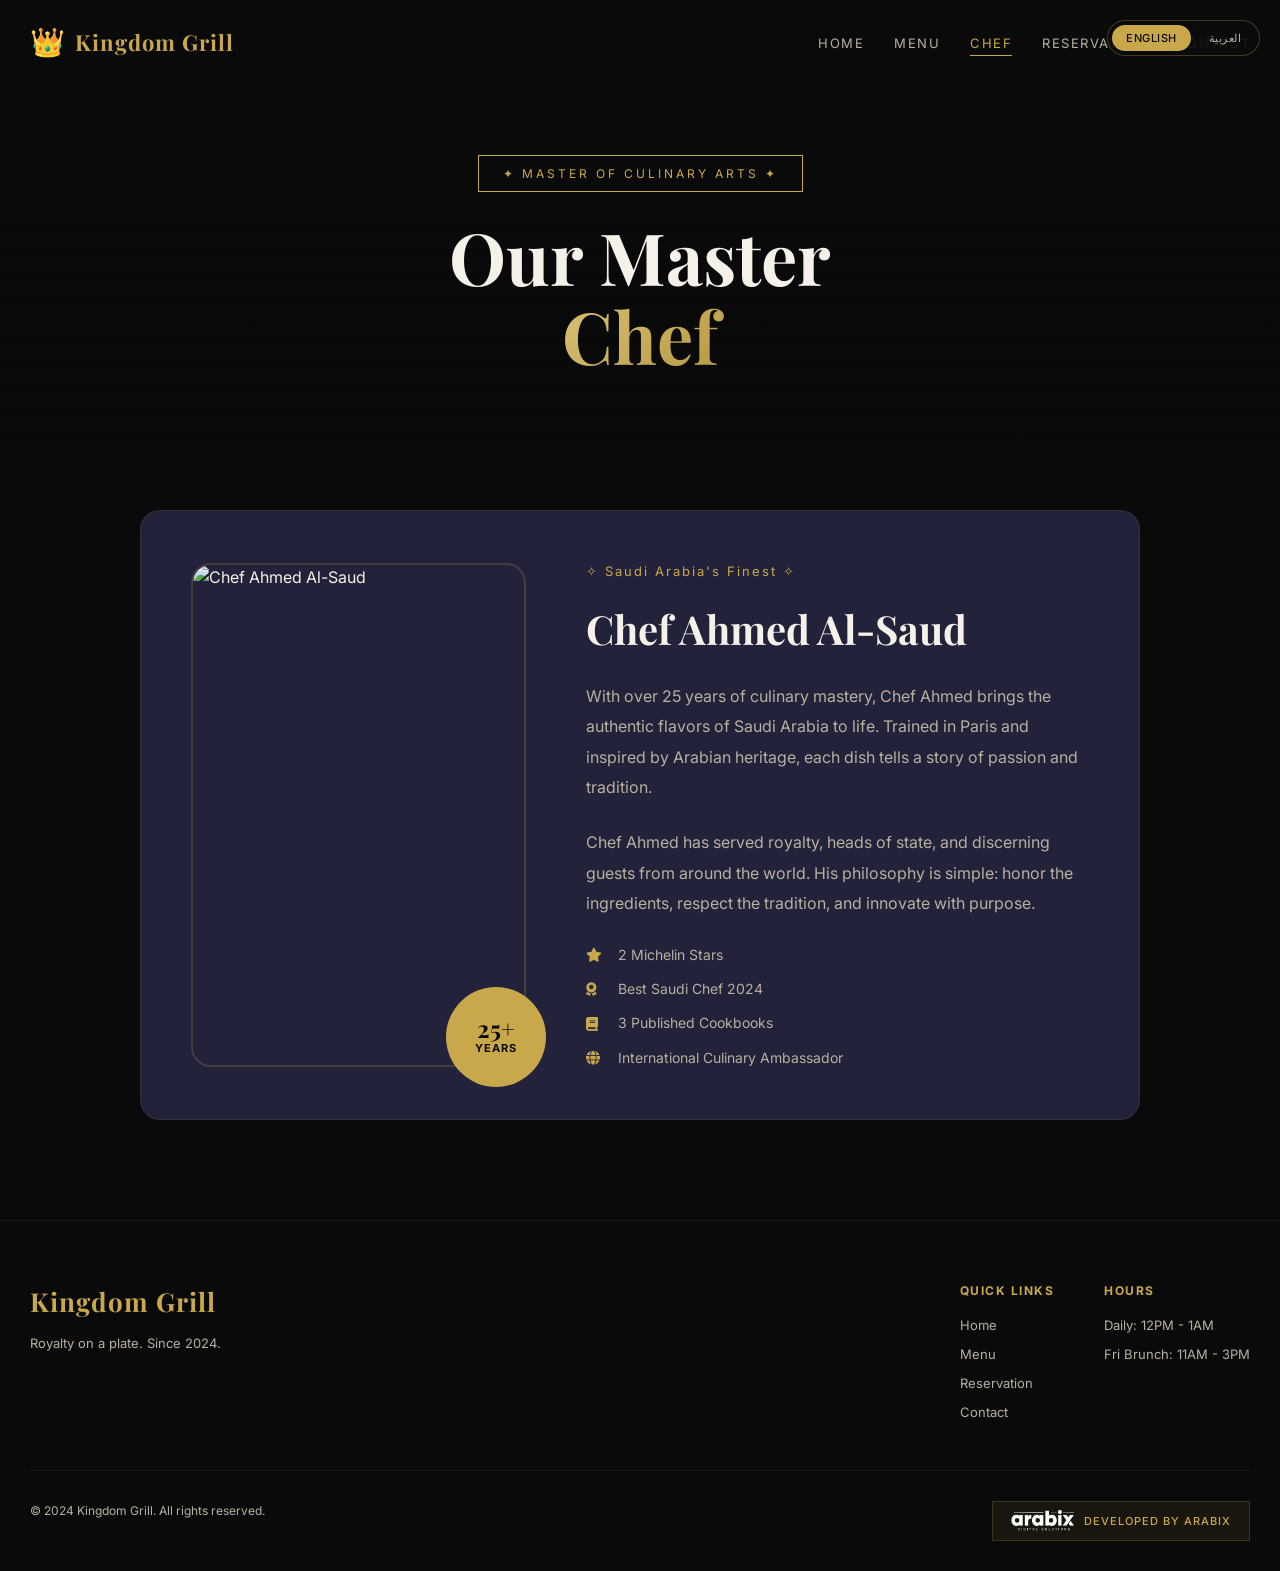
==== pages/chef.html @ 31905243 "🏗️ Multi-page restructure + Arabix credit footer - Split into separate pages: Home, Menu, Chef, Rese" ====
<!DOCTYPE html>
<html lang="en" dir="ltr">
<head>
  <meta charset="UTF-8">
  <meta name="viewport" content="width=device-width, initial-scale=1.0">
  <title>الشيف | Chef — Kingdom Grill</title>
  <link rel="stylesheet" href="../css/style.css">
  <link rel="preconnect" href="https://fonts.googleapis.com">
  <link href="https://fonts.googleapis.com/css2?family=Noto+Naskh+Arabic:wght@400;700&family=Playfair+Display:wght@400;600;700&family=Inter:wght@300;400;500;600&display=swap" rel="stylesheet">
  <link rel="stylesheet" href="https://cdnjs.cloudflare.com/ajax/libs/font-awesome/6.5.0/css/all.min.css">
</head>
<body>

  <div id="header-placeholder"></div>

  <!-- Page Hero -->
  <section class="page-hero">
    <div class="page-hero-bg chef-bg"></div>
    <div class="page-hero-content">
      <span class="page-badge" data-en="✦ Master of Culinary Arts ✦" data-ar="✦ فنان الطهي ✦">✦ Master of Culinary Arts ✦</span>
      <h1 class="page-title" data-en="Our Master" data-ar="طاهينا">Our Master</h1>
      <h1 class="page-title accent" data-en="Chef" data-ar="الشيف">Chef</h1>
    </div>
  </section>

  <!-- Chef Section -->
  <section class="page-section chef-page">
    <div class="chef-container">
      <div class="chef-card chef-card-full">
        <div class="chef-image">
          <div class="chef-frame chef-frame-lg">
            <img src="https://images.unsplash.com/photo-1577219491135-ce391730fb2c?w=600" alt="Chef Ahmed Al-Saud">
          </div>
          <div class="chef-experience">
            <span class="exp-number">25+</span>
            <span data-en="Years" data-ar="عامًا">Years</span>
          </div>
        </div>
        <div class="chef-info">
          <div class="chef-tagline" data-en="✧ Saudi Arabia's Finest ✧" data-ar="✧ أفضل طهاة المملكة ✧">✧ Saudi Arabia's Finest ✧</div>
          <h2 class="chef-name">Chef Ahmed Al-Saud</h2>
          <p class="chef-desc" data-en="With over 25 years of culinary mastery, Chef Ahmed brings the authentic flavors of Saudi Arabia to life. Trained in Paris and inspired by Arabian heritage, each dish tells a story of passion and tradition.">
            With over 25 years of culinary mastery, Chef Ahmed brings the authentic flavors of Saudi Arabia to life. Trained in Paris and inspired by Arabian heritage, each dish tells a story of passion and tradition.
          </p>
          <p class="chef-desc" data-en="Chef Ahmed has served royalty, heads of state, and discerning guests from around the world. His philosophy is simple: honor the ingredients, respect the tradition, and innovate with purpose.">
            Chef Ahmed has served royalty, heads of state, and discerning guests from around the world. His philosophy is simple: honor the ingredients, respect the tradition, and innovate with purpose.
          </p>
          <div class="chef-achievements">
            <div class="achievement"><i class="fas fa-star"></i><span data-en="2 Michelin Stars" data-ar="نجمتا ميشلان">2 Michelin Stars</span></div>
            <div class="achievement"><i class="fas fa-award"></i><span data-en="Best Saudi Chef 2024" data-ar="أفضل شيف سعودي 2024">Best Saudi Chef 2024</span></div>
            <div class="achievement"><i class="fas fa-book"></i><span data-en="3 Published Cookbooks" data-ar="3 كتب طبخ منشورة">3 Published Cookbooks</span></div>
            <div class="achievement"><i class="fas fa-globe"></i><span data-en="International Culinary Ambassador" data-ar="سفير الطهي الدولي">International Culinary Ambassador</span></div>
          </div>
        </div>
      </div>
    </div>
  </section>

  <div id="footer-placeholder"></div>

  <script src="../js/components.js"></script>
  <script>
    document.addEventListener('DOMContentLoaded', () => {
      initSharedComponents('chef');
    });
  </script>
</body>
</html>
---- css/style.css ----
/* =====================================================
   RESTAURANT WEBSITE — KINGDOM GRILL | مشاوي المملكة
   Professional | Creative | Saudi Heritage
   ===================================================== */

/* --- CSS Variables --- */
:root {
  --gold: #C9A84C;
  --gold-light: #E8D48B;
  --gold-dark: #A8872E;
  --cream: #FFF8E7;
  --cream-dark: #F5EDD6;
  --black: #0A0A0A;
  --dark: #1A1A2E;
  --dark-card: #22223A;
  --text-light: #F5F0E8;
  --text-muted: #B8B0A0;
  --red-saudi: #CE1126;
  --green-saudi: #006C35;
  --shadow: rgba(0,0,0,0.3);
  --shadow-gold: rgba(201,168,76,0.2);
  --transition: all 0.4s cubic-bezier(0.165, 0.84, 0.44, 1);
  --font-arabic: 'Noto Naskh Arabic', serif;
  --font-display: 'Playfair Display', serif;
  --font-body: 'Inter', -apple-system, sans-serif;
}

/* --- Reset --- */
*, *::before, *::after {
  margin: 0;
  padding: 0;
  box-sizing: border-box;
}

html {
  scroll-behavior: smooth;
  overflow-x: hidden;
}

body {
  font-family: var(--font-body);
  background: var(--black);
  color: var(--text-light);
  overflow-x: hidden;
  line-height: 1.6;
}

a { text-decoration: none; color: inherit; }
ul { list-style: none; }
img { max-width: 100%; height: auto; display: block; }
button { cursor: pointer; border: none; background: none; font-family: inherit; }
input, textarea, select { font-family: inherit; }

/* --- RTL Support for Arabic --- */
body[dir="rtl"] {
  text-align: right;
}
body[dir="rtl"] .nav-menu { direction: rtl; }
body[dir="rtl"] .hero-content { direction: rtl; }
body[dir="rtl"] .menu-grid { direction: rtl; }
body[dir="rtl"] .footer-content { direction: rtl; }

/* --- Language Toggle --- */
.lang-toggle {
  position: fixed;
  top: 20px;
  right: 20px;
  z-index: 10000;
  display: flex;
  gap: 4px;
  background: rgba(10,10,10,0.8);
  backdrop-filter: blur(20px);
  border: 1px solid rgba(201,168,76,0.3);
  border-radius: 50px;
  padding: 4px;
}

.lang-btn {
  padding: 6px 14px;
  border-radius: 50px;
  font-size: 11px;
  font-weight: 500;
  color: var(--text-muted);
  transition: var(--transition);
  text-transform: uppercase;
  letter-spacing: 0.5px;
}

.lang-btn.active {
  background: var(--gold);
  color: var(--black);
}

.lang-btn:hover {
  color: var(--gold-light);
}

/* --- Navbar --- */
.navbar {
  position: fixed;
  top: 0;
  left: 0;
  right: 0;
  z-index: 9999;
  padding: 20px 0;
  transition: var(--transition);
  background: transparent;
}

.navbar.scrolled {
  background: rgba(10,10,10,0.95);
  backdrop-filter: blur(20px);
  padding: 12px 0;
  border-bottom: 1px solid rgba(201,168,76,0.1);
}

.nav-container {
  max-width: 1300px;
  margin: 0 auto;
  padding: 0 30px;
  display: flex;
  align-items: center;
  justify-content: space-between;
}

.logo {
  display: flex;
  align-items: center;
  gap: 10px;
}

.logo-icon {
  font-size: 28px;
  animation: float 3s ease-in-out infinite;
}

@keyframes float {
  0%, 100% { transform: translateY(0); }
  50% { transform: translateY(-5px); }
}

.logo-text {
  font-family: var(--font-display);
  font-size: 22px;
  font-weight: 700;
  color: var(--gold);
  letter-spacing: 1px;
}

.nav-menu {
  display: flex;
  gap: 30px;
}

.nav-menu a {
  font-size: 13px;
  font-weight: 400;
  color: var(--text-muted);
  text-transform: uppercase;
  letter-spacing: 1.5px;
  transition: var(--transition);
  position: relative;
  padding: 5px 0;
}

.nav-menu a::after {
  content: '';
  position: absolute;
  bottom: 0;
  left: 0;
  width: 0;
  height: 1px;
  background: var(--gold);
  transition: var(--transition);
}

.nav-menu a:hover,
.nav-menu a.active {
  color: var(--gold);
}
.nav-menu a:hover::after,
.nav-menu a.active::after {
  width: 100%;
}

.nav-toggle {
  display: none;
  flex-direction: column;
  gap: 5px;
  cursor: pointer;
}

.nav-toggle span {
  display: block;
  width: 25px;
  height: 2px;
  background: var(--text-light);
  transition: var(--transition);
}

/* --- Hero Section --- */
.hero {
  position: relative;
  min-height: 100vh;
  display: flex;
  align-items: center;
  justify-content: center;
  overflow: hidden;
}

#three-container {
  position: absolute;
  top: 0; left: 0;
  width: 100%;
  height: 100%;
  z-index: 1;
}

.hero-overlay {
  position: absolute;
  top: 0; left: 0;
  width: 100%;
  height: 100%;
  z-index: 2;
  background: linear-gradient(
    135deg,
    rgba(10,10,10,0.85) 0%,
    rgba(10,10,10,0.5) 40%,
    rgba(10,10,10,0.85) 100%
  );
}

.hero-particles {
  position: absolute;
  top: 0; left: 0;
  width: 100%;
  height: 100%;
  z-index: 3;
  pointer-events: none;
  overflow: hidden;
}

.particle {
  position: absolute;
  width: 4px;
  height: 4px;
  background: var(--gold);
  border-radius: 50%;
  opacity: 0;
  animation: particleFloat 6s infinite;
}

@keyframes particleFloat {
  0% { transform: translateY(100vh) rotate(0deg); opacity: 0; }
  20% { opacity: 0.6; }
  80% { opacity: 0.6; }
  100% { transform: translateY(-10vh) rotate(720deg); opacity: 0; }
}

.hero-content {
  position: relative;
  z-index: 4;
  text-align: center;
  max-width: 850px;
  padding: 0 30px;
}

.hero-badge {
  display: inline-block;
  padding: 8px 24px;
  border: 1px solid var(--gold);
  color: var(--gold);
  font-size: 12px;
  letter-spacing: 3px;
  text-transform: uppercase;
  margin-bottom: 30px;
  animation: fadeInUp 1s ease;
}

.hero-title {
  font-family: var(--font-display);
  font-size: clamp(3rem, 8vw, 6rem);
  font-weight: 700;
  line-height: 1.1;
  color: var(--text-light);
  margin-bottom: 20px;
  animation: fadeInUp 1s ease 0.2s both;
}

.hero-title::before {
  content: '';
  display: block;
  width: 60px;
  height: 2px;
  background: var(--gold);
  margin: 0 auto 25px;
}

.hero-subtitle {
  font-size: clamp(1rem, 2vw, 1.2rem);
  color: var(--text-muted);
  line-height: 1.8;
  margin-bottom: 40px;
  max-width: 600px;
  margin-left: auto;
  margin-right: auto;
  animation: fadeInUp 1s ease 0.4s both;
}

.hero-actions {
  display: flex;
  gap: 20px;
  justify-content: center;
  flex-wrap: wrap;
  animation: fadeInUp 1s ease 0.6s both;
}

/* --- Buttons --- */
.btn-primary, .btn-secondary {
  display: inline-flex;
  align-items: center;
  gap: 10px;
  padding: 16px 36px;
  font-size: 13px;
  font-weight: 500;
  text-transform: uppercase;
  letter-spacing: 1.5px;
  transition: var(--transition);
  position: relative;
  overflow: hidden;
}

.btn-primary {
  background: var(--gold);
  color: var(--black);
}

.btn-primary:hover {
  background: var(--gold-dark);
  transform: translateY(-2px);
  box-shadow: 0 10px 30px rgba(201,168,76,0.3);
}

.btn-secondary {
  border: 1px solid var(--gold);
  color: var(--gold);
}

.btn-secondary:hover {
  background: var(--gold);
  color: var(--black);
  transform: translateY(-2px);
}

/* --- Hero Stats --- */
.hero-stats {
  display: flex;
  gap: 60px;
  justify-content: center;
  margin-top: 60px;
  animation: fadeInUp 1s ease 0.8s both;
}

.stat {
  text-align: center;
}

.stat-num {
  font-family: var(--font-display);
  font-size: 2.5rem;
  font-weight: 700;
  color: var(--gold);
}

.stat-plus {
  font-family: var(--font-display);
  font-size: 2rem;
  color: var(--gold);
}

.stat-label {
  display: block;
  font-size: 11px;
  color: var(--text-muted);
  text-transform: uppercase;
  letter-spacing: 1px;
  margin-top: 5px;
}

/* --- Scroll Indicator --- */
.scroll-indicator {
  position: absolute;
  bottom: 40px;
  left: 50%;
  transform: translateX(-50%);
  z-index: 4;
  text-align: center;
}

.scroll-indicator span {
  display: block;
  font-size: 10px;
  text-transform: uppercase;
  letter-spacing: 2px;
  color: var(--text-muted);
  margin-bottom: 10px;
}

.mouse {
  width: 24px;
  height: 38px;
  border: 2px solid var(--text-muted);
  border-radius: 12px;
  margin: 0 auto;
  position: relative;
}

.dot {
  width: 4px;
  height: 8px;
  background: var(--gold);
  border-radius: 2px;
  position: absolute;
  top: 6px;
  left: 50%;
  transform: translateX(-50%);
  animation: scrollDot 2s ease-in-out infinite;
}

@keyframes scrollDot {
  0%, 100% { transform: translateX(-50%) translateY(0); opacity: 1; }
  50% { transform: translateX(-50%) translateY(15px); opacity: 0; }
}

/* --- General Section Styles --- */
.section {
  padding: 120px 30px;
  max-width: 1300px;
  margin: 0 auto;
}

.section-header {
  text-align: center;
  margin-bottom: 70px;
}

.section-tag {
  display: inline-block;
  font-size: 11px;
  color: var(--gold);
  text-transform: uppercase;
  letter-spacing: 3px;
  margin-bottom: 15px;
  border: 1px solid rgba(201,168,76,0.3);
  padding: 6px 18px;
}

.section-title {
  font-family: var(--font-display);
  font-size: clamp(2.5rem, 5vw, 3.8rem);
  font-weight: 700;
  color: var(--text-light);
  line-height: 1.2;
}

.section-title.accent {
  background: linear-gradient(135deg, var(--gold-light), var(--gold-dark));
  -webkit-background-clip: text;
  -webkit-text-fill-color: transparent;
  background-clip: text;
}

/* --- About Section --- */
.about {
  background: var(--dark);
  border-radius: 40px 40px 0 0;
  margin-top: -40px;
  position: relative;
  z-index: 5;
}

.about-content {
  display: grid;
  grid-template-columns: 1fr 1fr;
  gap: 60px;
  align-items: center;
}

.about-text p {
  color: var(--text-muted);
  font-size: 1rem;
  line-height: 1.9;
  margin-bottom: 20px;
}

.about-signature {
  font-family: var(--font-display);
  color: var(--gold);
  font-size: 1.2rem;
  font-style: italic;
  margin-top: 30px;
}

.gallery-grid {
  display: grid;
  grid-template-columns: 1fr 1fr;
  gap: 15px;
}

.gallery-item {
  aspect-ratio: 1;
  border-radius: 15px;
  transition: var(--transition);
  position: relative;
  overflow: hidden;
}

.gallery-item:nth-child(2) {
  margin-top: 30px;
}
.gallery-item:nth-child(3) {
  margin-bottom: 30px;
}

.gallery-item::after {
  content: '';
  position: absolute;
  inset: 0;
  border: 1px solid rgba(201,168,76,0.15);
  border-radius: 15px;
  transition: var(--transition);
}

.gallery-item:hover {
  transform: scale(1.03);
}

.gallery-item:hover::after {
  border-color: rgba(201,168,76,0.4);
}

/* --- Menu Section --- */
.menu {
  background: var(--black);
}

.menu-categories {
  display: flex;
  gap: 10px;
  justify-content: center;
  flex-wrap: wrap;
  margin-bottom: 50px;
}

.menu-cat {
  padding: 10px 24px;
  border: 1px solid rgba(255,255,255,0.1);
  font-size: 12px;
  text-transform: uppercase;
  letter-spacing: 1px;
  color: var(--text-muted);
  transition: var(--transition);
  border-radius: 0;
}

.menu-cat.active,
.menu-cat:hover {
  border-color: var(--gold);
  color: var(--gold);
  background: rgba(201,168,76,0.1);
}

.menu-grid {
  display: grid;
  grid-template-columns: repeat(auto-fill, minmax(300px, 1fr));
  gap: 25px;
}

.menu-card {
  background: var(--dark-card);
  border: 1px solid rgba(255,255,255,0.05);
  padding: 30px;
  transition: var(--transition);
  position: relative;
  overflow: hidden;
  border-radius: 0;
}

.menu-card::before {
  content: '';
  position: absolute;
  top: 0;
  left: 0;
  width: 3px;
  height: 0;
  background: var(--gold);
  transition: var(--transition);
}

.menu-card:hover::before {
  height: 100%;
}

.menu-card:hover {
  transform: translateY(-5px);
  border-color: rgba(201,168,76,0.2);
  box-shadow: 0 20px 50px rgba(0,0,0,0.3);
}

.menu-card-icon {
  font-size: 2rem;
  margin-bottom: 15px;
}

.menu-card h3 {
  font-family: var(--font-display);
  font-size: 1.3rem;
  color: var(--text-light);
  margin-bottom: 8px;
}

.menu-card .desc {
  font-size: 0.9rem;
  color: var(--text-muted);
  line-height: 1.6;
  margin-bottom: 15px;
}

.menu-card .price {
  font-family: var(--font-display);
  font-size: 1.4rem;
  color: var(--gold);
  font-weight: 700;
}

.menu-card .tag {
  display: inline-block;
  padding: 3px 10px;
  font-size: 9px;
  text-transform: uppercase;
  letter-spacing: 1px;
  background: rgba(201,168,76,0.15);
  color: var(--gold-light);
  margin-top: 10px;
}

/* --- Chef Section --- */
.chef {
  background: var(--dark);
  border-radius: 0 0 40px 40px;
}

.chef-card {
  display: grid;
  grid-template-columns: 0.8fr 1.2fr;
  gap: 60px;
  align-items: center;
  background: var(--dark-card);
  border: 1px solid rgba(201,168,76,0.1);
  padding: 50px;
  border-radius: 20px;
}

.chef-image {
  position: relative;
}

.chef-frame {
  border-radius: 20px;
  overflow: hidden;
  border: 2px solid rgba(201,168,76,0.2);
}

.chef-frame img {
  width: 100%;
  height: 400px;
  object-fit: cover;
  transition: var(--transition);
}

.chef-frame:hover img {
  transform: scale(1.05);
}

.chef-experience {
  position: absolute;
  bottom: -20px;
  right: -20px;
  background: var(--gold);
  color: var(--black);
  width: 100px;
  height: 100px;
  border-radius: 50%;
  display: flex;
  flex-direction: column;
  align-items: center;
  justify-content: center;
  font-weight: 700;
}

.exp-number {
  font-family: var(--font-display);
  font-size: 1.5rem;
  line-height: 1;
}

.chef-experience span:last-child {
  font-size: 11px;
  text-transform: uppercase;
  letter-spacing: 1px;
}

.chef-tagline {
  color: var(--gold);
  font-size: 13px;
  letter-spacing: 2px;
  margin-bottom: 15px;
}

.chef-name {
  font-family: var(--font-display);
  font-size: 2.5rem;
  color: var(--text-light);
  margin-bottom: 20px;
}

.chef-desc {
  color: var(--text-muted);
  line-height: 1.9;
  margin-bottom: 25px;
}

.chef-achievements {
  display: flex;
  flex-direction: column;
  gap: 12px;
}

.achievement {
  display: flex;
  align-items: center;
  gap: 12px;
  font-size: 14px;
  color: var(--text-muted);
}

.achievement i {
  color: var(--gold);
  width: 20px;
}

/* --- Reservation Section --- */
.reservation {
  background: var(--black);
}

.reservation-container {
  display: grid;
  grid-template-columns: 0.8fr 1.2fr;
  gap: 50px;
  align-items: start;
}

.reservation-info {
  display: flex;
  flex-direction: column;
  gap: 25px;
}

.info-card {
  background: var(--dark-card);
  border: 1px solid rgba(255,255,255,0.05);
  padding: 30px;
  transition: var(--transition);
}

.info-card:hover {
  border-color: rgba(201,168,76,0.2);
  transform: translateX(5px);
}

.info-card i {
  font-size: 1.5rem;
  color: var(--gold);
  margin-bottom: 15px;
}

.info-card h3 {
  font-family: var(--font-display);
  font-size: 1.2rem;
  margin-bottom: 10px;
  color: var(--text-light);
}

.info-card p {
  color: var(--text-muted);
  font-size: 0.9rem;
  line-height: 1.8;
}

.reservation-form {
  background: var(--dark-card);
  border: 1px solid rgba(255,255,255,0.05);
  padding: 40px;
  border-radius: 20px;
}

.form-row {
  display: grid;
  grid-template-columns: 1fr 1fr;
  gap: 20px;
  margin-bottom: 20px;
}

.form-group {
  position: relative;
}

.form-group.full {
  margin-bottom: 25px;
}

.form-group input,
.form-group select,
.form-group textarea {
  width: 100%;
  padding: 16px 18px;
  background: rgba(255,255,255,0.05);
  border: 1px solid rgba(255,255,255,0.1);
  color: var(--text-light);
  font-size: 14px;
  transition: var(--transition);
  border-radius: 0;
}

.form-group select {
  -webkit-appearance: none;
  appearance: none;
  background-image: url("data:image/svg+xml,%3Csvg xmlns='http://www.w3.org/2000/svg' width='12' height='12' fill='%23C9A84C'%3E%3Cpath d='M6 8L1 3h10z'/%3E%3C/svg%3E");
  background-repeat: no-repeat;
  background-position: right 15px center;
  padding-right: 35px;
}

.form-group select option {
  background: var(--dark);
  color: var(--text-light);
}

.form-group input:focus,
.form-group select:focus,
.form-group textarea:focus {
  outline: none;
  border-color: var(--gold);
  background: rgba(201,168,76,0.05);
  box-shadow: 0 0 0 1px var(--gold);
}

.form-group label {
  position: absolute;
  left: 18px;
  top: 50%;
  transform: translateY(-50%);
  color: var(--text-muted);
  font-size: 13px;
  transition: var(--transition);
  pointer-events: none;
}

.form-group textarea ~ label {
  top: 18px;
  transform: none;
}

.form-group input:focus ~ label,
.form-group input:not(:placeholder-shown) ~ label,
.form-group textarea:focus ~ label,
.form-group textarea:not(:placeholder-shown) ~ label {
  top: -10px;
  left: 12px;
  font-size: 11px;
  color: var(--gold);
  background: var(--dark-card);
  padding: 0 6px;
}

.form-group label.float-label {
  position: absolute;
  top: 50%;
  transform: translateY(-50%);
  left: 18px;
  color: var(--text-muted);
  font-size: 13px;
  transition: var(--transition);
  pointer-events: none;
}

/* Override for date/time/select */
.form-group input[type="date"] ~ label,
.form-group input[type="time"] ~ label,
.form-group select ~ label.float-label {
  top: -10px;
  left: 12px;
  font-size: 11px;
  color: var(--gold);
  background: var(--dark-card);
  padding: 0 6px;
}

.submit-btn {
  width: 100%;
  justify-content: center;
  border-radius: 0;
}

/* --- Testimonials --- */
.testimonials {
  background: var(--dark);
  border-radius: 40px 40px 0 0;
  padding-top: 100px;
}

.testimonials-slider {
  display: grid;
  grid-template-columns: repeat(3, 1fr);
  gap: 25px;
}

.testimonial-card {
  background: var(--dark-card);
  border: 1px solid rgba(255,255,255,0.05);
  padding: 35px;
  transition: var(--transition);
  position: relative;
}

.testimonial-card::before {
  content: '"';
  position: absolute;
  top: 15px;
  left: 25px;
  font-family: var(--font-display);
  font-size: 4rem;
  color: rgba(201,168,76,0.1);
  line-height: 1;
}

.testimonial-card:hover {
  transform: translateY(-5px);
  border-color: rgba(201,168,76,0.2);
}

.stars {
  color: var(--gold);
  font-size: 14px;
  margin-bottom: 20px;
  letter-spacing: 3px;
}

.testimonial-card p {
  color: var(--text-muted);
  font-style: italic;
  line-height: 1.8;
  margin-bottom: 20px;
  position: relative;
  z-index: 1;
}

.guest {
  display: flex;
  flex-direction: column;
}

.guest span:first-child {
  color: var(--gold);
  font-weight: 600;
  font-size: 14px;
}

.guest span:last-child {
  font-size: 11px;
  color: var(--text-muted);
  text-transform: uppercase;
  letter-spacing: 1px;
}

/* --- Contact Section --- */
.contact {
  background: var(--black);
  padding-bottom: 60px;
}

.contact-container {
  max-width: 700px;
  margin: 0 auto;
}

.contact-info {
  display: flex;
  flex-direction: column;
  gap: 25px;
}

.contact-item {
  display: flex;
  gap: 20px;
  align-items: center;
  padding: 20px;
  background: var(--dark-card);
  border: 1px solid rgba(255,255,255,0.05);
  transition: var(--transition);
}

.contact-item:hover {
  border-color: rgba(201,168,76,0.2);
  transform: translateY(-2px);
}

.contact-item i {
  font-size: 1.5rem;
  color: var(--gold);
  width: 40px;
  text-align: center;
}

.contact-item h4 {
  font-size: 13px;
  text-transform: uppercase;
  letter-spacing: 1px;
  color: var(--text-muted);
  margin-bottom: 4px;
}

.contact-item p {
  font-size: 15px;
  color: var(--text-light);
}

.social-links {
  display: flex;
  gap: 15px;
  justify-content: center;
  margin-top: 20px;
}

.social-links a {
  display: flex;
  align-items: center;
  justify-content: center;
  width: 50px;
  height: 50px;
  border: 1px solid rgba(255,255,255,0.1);
  font-size: 1.2rem;
  color: var(--text-muted);
  transition: var(--transition);
}

.social-links a:hover {
  border-color: var(--gold);
  color: var(--gold);
  transform: translateY(-3px);
}

/* --- Footer --- */
.footer {
  background: var(--black);
  border-top: 1px solid rgba(255,255,255,0.05);
  padding: 60px 30px 30px;
}

.footer-content {
  max-width: 1300px;
  margin: 0 auto;
  display: flex;
  justify-content: space-between;
  align-items: flex-start;
  flex-wrap: wrap;
  gap: 40px;
}

.footer-brand .logo-text {
  font-size: 26px;
}

.footer-brand p {
  color: var(--text-muted);
  font-size: 13px;
  margin-top: 10px;
}

.footer-links {
  display: flex;
  gap: 50px;
}

.footer-col h4 {
  font-size: 12px;
  text-transform: uppercase;
  letter-spacing: 1.5px;
  color: var(--gold);
  margin-bottom: 15px;
}

.footer-col a,
.footer-col p {
  display: block;
  font-size: 13px;
  color: var(--text-muted);
  margin-bottom: 8px;
  transition: var(--transition);
}

.footer-col a:hover {
  color: var(--gold);
}

.footer-bottom {
  max-width: 1300px;
  margin: 40px auto 0;
  padding-top: 30px;
  border-top: 1px solid rgba(255,255,255,0.05);
  display: flex;
  justify-content: space-between;
  flex-wrap: wrap;
  gap: 20px;
}

.footer-bottom p {
  font-size: 12px;
  color: var(--text-muted);
}

/* =====================================================
   PAGE HERO — For sub-pages (menu, chef, reservation etc.)
   ===================================================== */
.page-hero {
  position: relative;
  min-height: 50vh;
  display: flex;
  align-items: center;
  justify-content: center;
  overflow: hidden;
  padding-top: 80px;
}

.page-hero-bg {
  position: absolute;
  inset: 0;
  background: linear-gradient(135deg, #0A0A0A 0%, #1A1A2E 40%, #0A0A0A 100%),
              url('https://images.unsplash.com/photo-1414235077428-338989a2e8c0?w=1600') center/cover;
  background-blend-mode: overlay;
  opacity: 0.8;
}

.page-hero-bg::after {
  content: '';
  position: absolute;
  inset: 0;
  background: linear-gradient(to bottom, transparent 50%, var(--black) 100%);
}

.chef-bg {
  background-image: url('https://images.unsplash.com/photo-1577219491135-ce391730fb2c?w=1600');
}

.reservation-bg {
  background-image: url('https://images.unsplash.com/photo-1517248135467-4c7edcad34c4?w=1600');
}

.contact-bg {
  background-image: url('https://images.unsplash.com/photo-1552566626-52f8b828add9?w=1600');
}

.page-hero-content {
  position: relative;
  z-index: 2;
  text-align: center;
  padding: 0 30px;
}

.page-badge {
  display: inline-block;
  padding: 8px 24px;
  border: 1px solid var(--gold);
  color: var(--gold);
  font-size: 12px;
  letter-spacing: 3px;
  text-transform: uppercase;
  margin-bottom: 25px;
}

.page-title {
  font-family: var(--font-display);
  font-size: clamp(2.5rem, 6vw, 4.5rem);
  font-weight: 700;
  line-height: 1.1;
  color: var(--text-light);
}

.page-title.accent {
  background: linear-gradient(135deg, var(--gold-light), var(--gold-dark));
  -webkit-background-clip: text;
  -webkit-text-fill-color: transparent;
  background-clip: text;
}

.page-section {
  padding: 100px 30px;
  max-width: 1300px;
  margin: 0 auto;
}

/* Chef page full card */
.chef-page {
  padding-top: 60px;
}

.chef-card-full {
  max-width: 1000px;
  margin: 0 auto;
}

.chef-frame-lg img {
  height: 500px;
}

/* Contact page map */
.contact-container {
  display: grid;
  grid-template-columns: 0.8fr 1fr;
  gap: 50px;
  align-items: start;
}

.contact-container .contact-info {
  display: flex;
  flex-direction: column;
  gap: 25px;
}

.contact-map {
  background: var(--dark-card);
  border: 1px solid rgba(255,255,255,0.05);
  border-radius: 20px;
  overflow: hidden;
  min-height: 400px;
}

.map-placeholder {
  display: flex;
  flex-direction: column;
  align-items: center;
  justify-content: center;
  gap: 15px;
  height: 100%;
  min-height: 400px;
  padding: 40px;
  text-align: center;
}

.map-placeholder i {
  font-size: 3rem;
  color: var(--gold);
  opacity: 0.5;
}

.map-placeholder p {
  color: var(--text-muted);
  font-size: 1rem;
}

.map-placeholder span {
  font-size: 12px;
  color: var(--gold);
  text-transform: uppercase;
  letter-spacing: 1px;
}

/* --- Footer Arabix Credit --- */
.footer-developed {
  display: flex;
  align-items: center;
}

.arabix-credit {
  display: flex;
  align-items: center;
  gap: 10px;
  padding: 8px 18px;
  background: rgba(201,168,76,0.08);
  border: 1px solid rgba(201,168,76,0.2);
  transition: var(--transition);
  text-decoration: none;
}

.arabix-credit:hover {
  background: rgba(201,168,76,0.15);
  border-color: rgba(201,168,76,0.4);
  transform: translateY(-2px);
}

.arabix-logo {
  height: 22px;
  width: auto;
}

.arabix-credit span {
  font-size: 11px;
  color: var(--gold);
  text-transform: uppercase;
  letter-spacing: 1px;
  font-weight: 500;
}

/* --- Scroll to Top --- */
.scroll-top {
  position: fixed;
  bottom: 30px;
  right: 30px;
  z-index: 999;
  width: 50px;
  height: 50px;
  background: var(--gold);
  color: var(--black);
  font-size: 1.2rem;
  display: flex;
  align-items: center;
  justify-content: center;
  opacity: 0;
  visibility: hidden;
  transition: var(--transition);
  border-radius: 0;
}

.scroll-top.visible {
  opacity: 1;
  visibility: visible;
}

.scroll-top:hover {
  background: var(--gold-dark);
  transform: translateY(-3px);
}

/* --- Animations --- */
@keyframes fadeInUp {
  from {
    opacity: 0;
    transform: translateY(30px);
  }
  to {
    opacity: 1;
    transform: translateY(0);
  }
}

/* --- Reveal on Scroll --- */
.reveal {
  opacity: 0;
  transform: translateY(40px);
  transition: opacity 0.8s ease, transform 0.8s ease;
}

.reveal.visible {
  opacity: 1;
  transform: translateY(0);
}

/* --- Responsive --- */
@media (max-width: 1024px) {
  .about-content {
    grid-template-columns: 1fr;
  }
  .chef-card {
    grid-template-columns: 1fr;
  }
  .reservation-container {
    grid-template-columns: 1fr;
  }
  .testimonials-slider {
    grid-template-columns: 1fr 1fr;
  }
}

@media (max-width: 768px) {
  .nav-menu {
    position: fixed;
    top: 0;
    right: -100%;
    width: 80%;
    max-width: 350px;
    height: 100vh;
    background: rgba(10,10,10,0.98);
    backdrop-filter: blur(20px);
    flex-direction: column;
    justify-content: center;
    align-items: center;
    gap: 30px;
    transition: var(--transition);
    z-index: 9998;
    border-left: 1px solid rgba(201,168,76,0.1);
  }
  .nav-menu.active {
    right: 0;
  }
  .nav-toggle {
    display: flex;
    z-index: 9999;
  }
  .nav-toggle.active span:nth-child(1) {
    transform: rotate(45deg) translate(5px, 5px);
  }
  .nav-toggle.active span:nth-child(2) {
    opacity: 0;
  }
  .nav-toggle.active span:nth-child(3) {
    transform: rotate(-45deg) translate(5px, -5px);
  }
  .hero-stats {
    flex-direction: column;
    gap: 30px;
  }
  .form-row {
    grid-template-columns: 1fr;
  }
  .testimonials-slider {
    grid-template-columns: 1fr;
  }
  .menu-grid {
    grid-template-columns: 1fr;
  }
  .gallery-grid {
    grid-template-columns: 1fr 1fr;
  }
  .chef-card {
    padding: 30px;
  }
  .chef-experience {
    width: 80px;
    height: 80px;
    bottom: -10px;
    right: -10px;
  }
  .lang-toggle {
    top: 70px;
    right: 15px;
  }
  .footer-content {
    flex-direction: column;
  }
  .footer-links {
    flex-direction: column;
    gap: 30px;
  }
  .footer-bottom {
    flex-direction: column;
    text-align: center;
  }
  .section {
    padding: 80px 20px;
  }
}

@media (max-width: 480px) {
  .hero-title {
    font-size: 2.5rem;
  }
  .hero-actions {
    flex-direction: column;
    align-items: center;
  }
  .reservation-form {
    padding: 25px;
  }
}
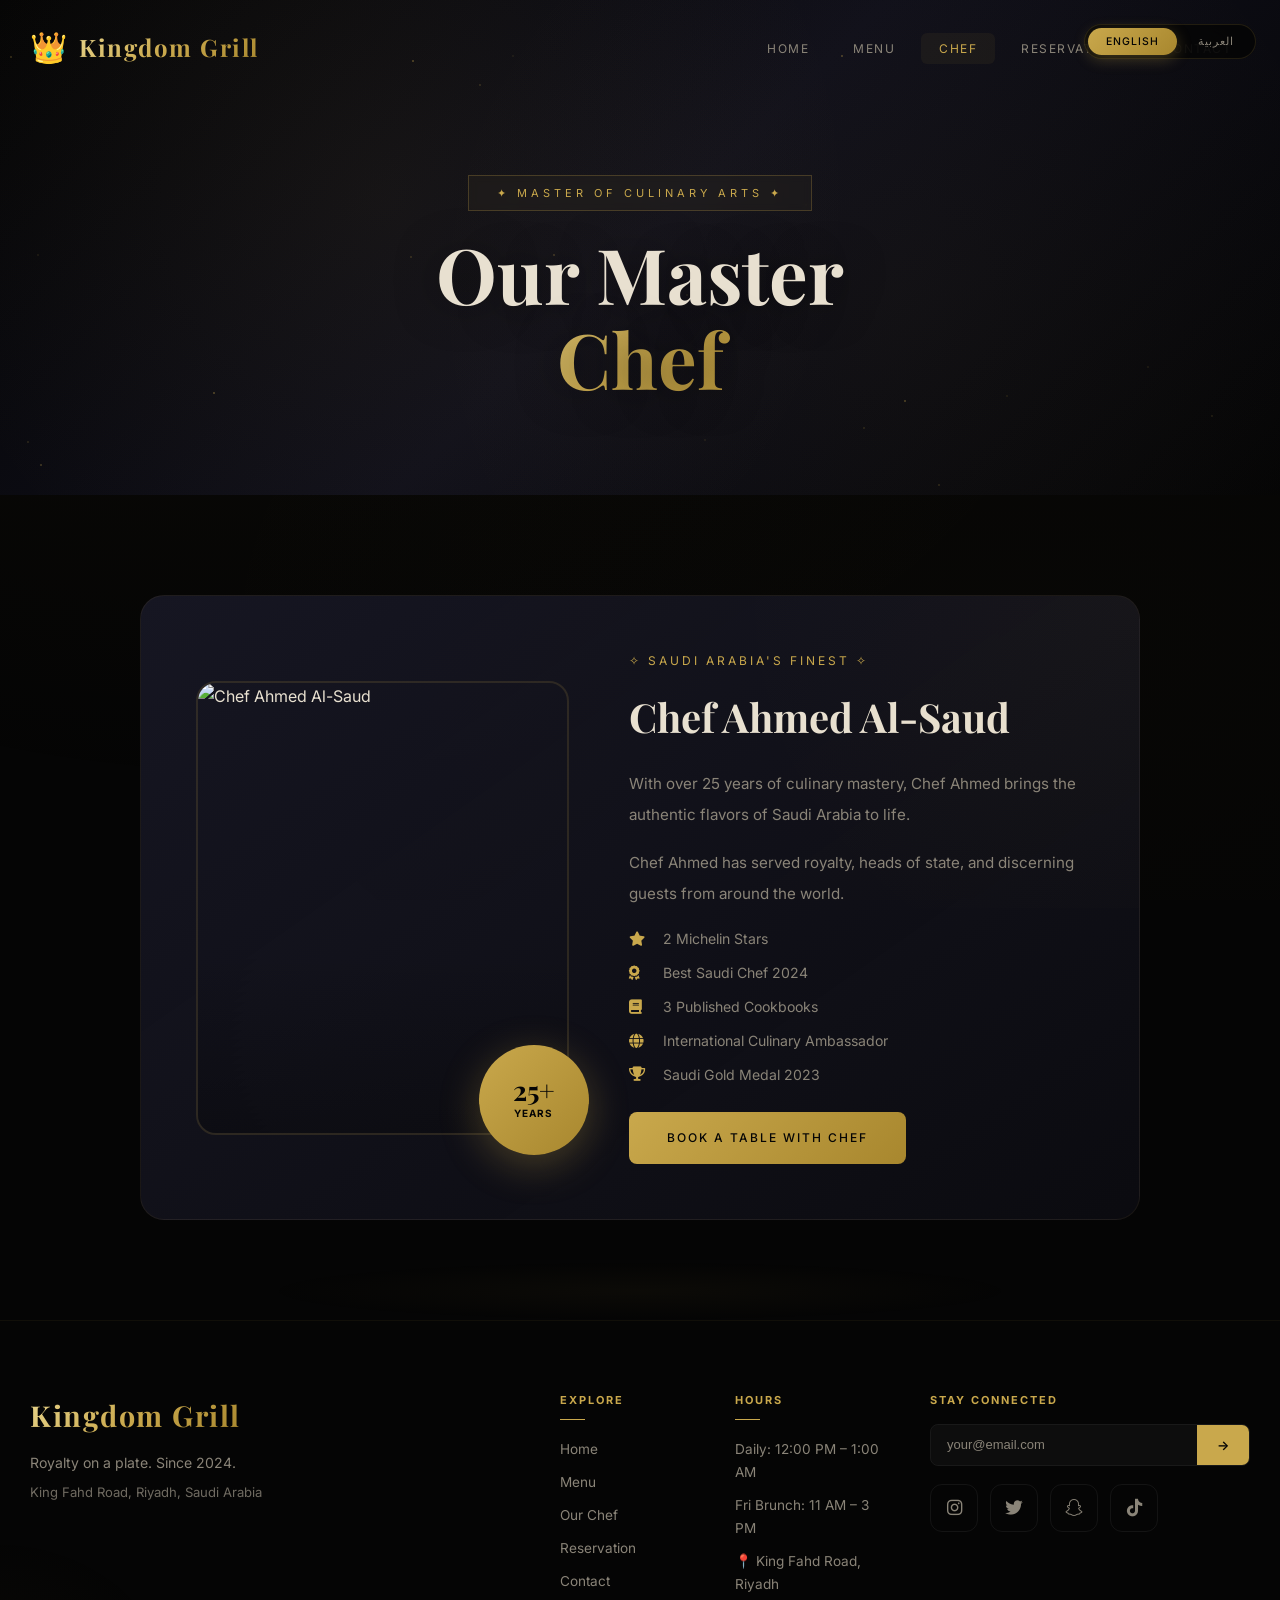
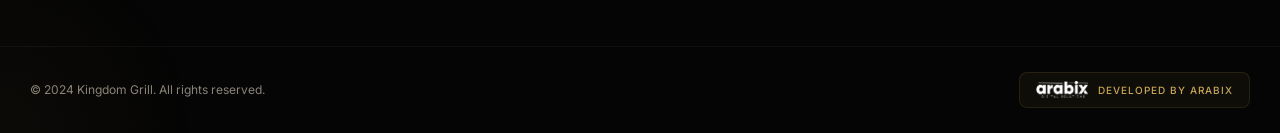
==== commit ba0ddaec: "🎨 Complete premium redesign — all pages upgraded - Premium dark gold theme with gradients & glow eff" ====
--- a/pages/chef.html
+++ b/pages/chef.html
@@ -5,17 +5,13 @@
   <meta name="viewport" content="width=device-width, initial-scale=1.0">
   <title>الشيف | Chef — Kingdom Grill</title>
   <link rel="stylesheet" href="../css/style.css">
-  <link rel="preconnect" href="https://fonts.googleapis.com">
-  <link href="https://fonts.googleapis.com/css2?family=Noto+Naskh+Arabic:wght@400;700&family=Playfair+Display:wght@400;600;700&family=Inter:wght@300;400;500;600&display=swap" rel="stylesheet">
   <link rel="stylesheet" href="https://cdnjs.cloudflare.com/ajax/libs/font-awesome/6.5.0/css/all.min.css">
 </head>
 <body>
-
   <div id="header-placeholder"></div>
 
-  <!-- Page Hero -->
   <section class="page-hero">
-    <div class="page-hero-bg chef-bg"></div>
+    <div class="page-hero-particles"></div>
     <div class="page-hero-content">
       <span class="page-badge" data-en="✦ Master of Culinary Arts ✦" data-ar="✦ فنان الطهي ✦">✦ Master of Culinary Arts ✦</span>
       <h1 class="page-title" data-en="Our Master" data-ar="طاهينا">Our Master</h1>
@@ -23,35 +19,30 @@
     </div>
   </section>
 
-  <!-- Chef Section -->
-  <section class="page-section chef-page">
-    <div class="chef-container">
-      <div class="chef-card chef-card-full">
-        <div class="chef-image">
-          <div class="chef-frame chef-frame-lg">
-            <img src="https://images.unsplash.com/photo-1577219491135-ce391730fb2c?w=600" alt="Chef Ahmed Al-Saud">
-          </div>
-          <div class="chef-experience">
-            <span class="exp-number">25+</span>
-            <span data-en="Years" data-ar="عامًا">Years</span>
-          </div>
+  <section class="page-section">
+    <div class="chef-card" style="max-width:1000px;margin:0 auto;">
+      <div class="chef-image">
+        <div class="chef-frame">
+          <img src="https://images.unsplash.com/photo-1577219491135-ce391730fb2c?w=600" alt="Chef Ahmed Al-Saud">
         </div>
-        <div class="chef-info">
-          <div class="chef-tagline" data-en="✧ Saudi Arabia's Finest ✧" data-ar="✧ أفضل طهاة المملكة ✧">✧ Saudi Arabia's Finest ✧</div>
-          <h2 class="chef-name">Chef Ahmed Al-Saud</h2>
-          <p class="chef-desc" data-en="With over 25 years of culinary mastery, Chef Ahmed brings the authentic flavors of Saudi Arabia to life. Trained in Paris and inspired by Arabian heritage, each dish tells a story of passion and tradition.">
-            With over 25 years of culinary mastery, Chef Ahmed brings the authentic flavors of Saudi Arabia to life. Trained in Paris and inspired by Arabian heritage, each dish tells a story of passion and tradition.
-          </p>
-          <p class="chef-desc" data-en="Chef Ahmed has served royalty, heads of state, and discerning guests from around the world. His philosophy is simple: honor the ingredients, respect the tradition, and innovate with purpose.">
-            Chef Ahmed has served royalty, heads of state, and discerning guests from around the world. His philosophy is simple: honor the ingredients, respect the tradition, and innovate with purpose.
-          </p>
-          <div class="chef-achievements">
-            <div class="achievement"><i class="fas fa-star"></i><span data-en="2 Michelin Stars" data-ar="نجمتا ميشلان">2 Michelin Stars</span></div>
-            <div class="achievement"><i class="fas fa-award"></i><span data-en="Best Saudi Chef 2024" data-ar="أفضل شيف سعودي 2024">Best Saudi Chef 2024</span></div>
-            <div class="achievement"><i class="fas fa-book"></i><span data-en="3 Published Cookbooks" data-ar="3 كتب طبخ منشورة">3 Published Cookbooks</span></div>
-            <div class="achievement"><i class="fas fa-globe"></i><span data-en="International Culinary Ambassador" data-ar="سفير الطهي الدولي">International Culinary Ambassador</span></div>
-          </div>
+        <div class="chef-experience">
+          <span class="exp-number">25+</span>
+          <span data-en="Years" data-ar="عامًا">Years</span>
         </div>
+      </div>
+      <div class="chef-info">
+        <div class="chef-tagline" data-en="✧ Saudi Arabia's Finest ✧" data-ar="✧ أفضل طهاة المملكة ✧">✧ Saudi Arabia's Finest ✧</div>
+        <h2 class="chef-name">Chef Ahmed Al-Saud</h2>
+        <p class="chef-desc" data-en="With over 25 years of culinary mastery, Chef Ahmed brings the authentic flavors of Saudi Arabia to life. Trained in Paris and inspired by Arabian heritage, each dish tells a story of passion and tradition.">With over 25 years of culinary mastery, Chef Ahmed brings the authentic flavors of Saudi Arabia to life.</p>
+        <p class="chef-desc" data-en="Chef Ahmed has served royalty, heads of state, and discerning guests from around the world. His philosophy: honor the ingredients, respect the tradition, innovate with purpose.">Chef Ahmed has served royalty, heads of state, and discerning guests from around the world.</p>
+        <div class="chef-achievements">
+          <div class="achievement"><i class="fas fa-star"></i><span data-en="2 Michelin Stars" data-ar="نجمتا ميشلان">2 Michelin Stars</span></div>
+          <div class="achievement"><i class="fas fa-award"></i><span data-en="Best Saudi Chef 2024" data-ar="أفضل شيف سعودي 2024">Best Saudi Chef 2024</span></div>
+          <div class="achievement"><i class="fas fa-book"></i><span data-en="3 Published Cookbooks" data-ar="3 كتب طبخ منشورة">3 Published Cookbooks</span></div>
+          <div class="achievement"><i class="fas fa-globe"></i><span data-en="International Culinary Ambassador" data-ar="سفير الطهي الدولي">International Culinary Ambassador</span></div>
+          <div class="achievement"><i class="fas fa-trophy"></i><span data-en="Saudi Gold Medal 2023" data-ar="الميدالية الذهبية السعودية 2023">Saudi Gold Medal 2023</span></div>
+        </div>
+        <a href="reservation.html" class="btn-primary" style="margin-top:25px;" data-en="Book a Table With Chef" data-ar="احجز طاولة مع الشيف">Book a Table With Chef</a>
       </div>
     </div>
   </section>
@@ -59,10 +50,9 @@
   <div id="footer-placeholder"></div>
 
   <script src="../js/components.js"></script>
+  <script src="../js/main.js"></script>
   <script>
-    document.addEventListener('DOMContentLoaded', () => {
-      initSharedComponents('chef');
-    });
+    document.addEventListener('DOMContentLoaded', () => initSharedComponents('chef'));
   </script>
 </body>
 </html>
--- a/css/style.css
+++ b/css/style.css
@@ -1,119 +1,109 @@
 /* =====================================================
-   RESTAURANT WEBSITE — KINGDOM GRILL | مشاوي المملكة
-   Professional | Creative | Saudi Heritage
-   ===================================================== */
-
-/* --- CSS Variables --- */
+   KINGDOM GRILL | مشاوي المملكة — Full Premium Design
+   ===================================================== */
+
+@import url('https://fonts.googleapis.com/css2?family=Noto+Naskh+Arabic:wght@400;700&family=Playfair+Display:wght@400;500;600;700;800&family=Inter:wght@300;400;500;600;700&family=Great+Vibes&display=swap');
+
 :root {
   --gold: #C9A84C;
   --gold-light: #E8D48B;
   --gold-dark: #A8872E;
+  --gold-glow: rgba(201,168,76,0.15);
   --cream: #FFF8E7;
-  --cream-dark: #F5EDD6;
-  --black: #0A0A0A;
-  --dark: #1A1A2E;
-  --dark-card: #22223A;
-  --text-light: #F5F0E8;
-  --text-muted: #B8B0A0;
+  --black: #050505;
+  --dark: #0F0F1A;
+  --dark-card: #161622;
+  --dark-border: #1E1E30;
+  --text: #E8E0D0;
+  --text-muted: #8A8478;
   --red-saudi: #CE1126;
   --green-saudi: #006C35;
-  --shadow: rgba(0,0,0,0.3);
-  --shadow-gold: rgba(201,168,76,0.2);
-  --transition: all 0.4s cubic-bezier(0.165, 0.84, 0.44, 1);
+  --shadow-gold: 0 0 40px rgba(201,168,76,0.08);
+  --transition: all 0.5s cubic-bezier(0.16, 1, 0.3, 1);
+  --border-glow: 0 0 15px rgba(201,168,76,0.06);
   --font-arabic: 'Noto Naskh Arabic', serif;
   --font-display: 'Playfair Display', serif;
-  --font-body: 'Inter', -apple-system, sans-serif;
-}
-
-/* --- Reset --- */
-*, *::before, *::after {
-  margin: 0;
-  padding: 0;
-  box-sizing: border-box;
-}
-
-html {
-  scroll-behavior: smooth;
-  overflow-x: hidden;
-}
-
+  --font-body: 'Inter', sans-serif;
+  --font-script: 'Great Vibes', cursive;
+}
+
+* { margin: 0; padding: 0; box-sizing: border-box; }
+html { scroll-behavior: smooth; overflow-x: hidden; }
 body {
   font-family: var(--font-body);
   background: var(--black);
-  color: var(--text-light);
+  color: var(--text);
   overflow-x: hidden;
-  line-height: 1.6;
-}
-
+  line-height: 1.7;
+}
 a { text-decoration: none; color: inherit; }
 ul { list-style: none; }
-img { max-width: 100%; height: auto; display: block; }
+img { max-width: 100%; display: block; }
 button { cursor: pointer; border: none; background: none; font-family: inherit; }
-input, textarea, select { font-family: inherit; }
-
-/* --- RTL Support for Arabic --- */
-body[dir="rtl"] {
-  text-align: right;
-}
-body[dir="rtl"] .nav-menu { direction: rtl; }
-body[dir="rtl"] .hero-content { direction: rtl; }
-body[dir="rtl"] .menu-grid { direction: rtl; }
-body[dir="rtl"] .footer-content { direction: rtl; }
-
-/* --- Language Toggle --- */
+
+body[dir="rtl"] { text-align: right; direction: rtl; }
+
+/* Infinite Gold Pattern BG */
+body::before {
+  content: '';
+  position: fixed;
+  inset: 0;
+  background: 
+    radial-gradient(ellipse at 20% 30%, rgba(201,168,76,0.03) 0%, transparent 60%),
+    radial-gradient(ellipse at 80% 70%, rgba(201,168,76,0.02) 0%, transparent 60%);
+  pointer-events: none;
+  z-index: 0;
+}
+
+/* =====================================================
+   LANGUAGE TOGGLE
+   ===================================================== */
 .lang-toggle {
   position: fixed;
-  top: 20px;
-  right: 20px;
+  top: 24px;
+  right: 24px;
   z-index: 10000;
   display: flex;
-  gap: 4px;
-  background: rgba(10,10,10,0.8);
-  backdrop-filter: blur(20px);
-  border: 1px solid rgba(201,168,76,0.3);
-  border-radius: 50px;
-  padding: 4px;
-}
-
+  gap: 3px;
+  background: rgba(5,5,5,0.85);
+  backdrop-filter: blur(24px);
+  border: 1px solid rgba(201,168,76,0.15);
+  border-radius: 100px;
+  padding: 3px;
+}
 .lang-btn {
-  padding: 6px 14px;
-  border-radius: 50px;
-  font-size: 11px;
+  padding: 7px 18px;
+  border-radius: 100px;
+  font-size: 10.5px;
   font-weight: 500;
   color: var(--text-muted);
   transition: var(--transition);
   text-transform: uppercase;
-  letter-spacing: 0.5px;
-}
-
+  letter-spacing: 1px;
+}
 .lang-btn.active {
-  background: var(--gold);
+  background: linear-gradient(135deg, var(--gold), var(--gold-dark));
   color: var(--black);
-}
-
-.lang-btn:hover {
-  color: var(--gold-light);
-}
-
-/* --- Navbar --- */
+  box-shadow: 0 4px 15px rgba(201,168,76,0.3);
+}
+.lang-btn:hover { color: var(--gold-light); }
+
+/* =====================================================
+   NAVBAR
+   ===================================================== */
 .navbar {
   position: fixed;
-  top: 0;
-  left: 0;
-  right: 0;
+  top: 0; left: 0; right: 0;
   z-index: 9999;
-  padding: 20px 0;
-  transition: var(--transition);
-  background: transparent;
-}
-
+  padding: 22px 0;
+  transition: var(--transition);
+}
 .navbar.scrolled {
-  background: rgba(10,10,10,0.95);
-  backdrop-filter: blur(20px);
+  background: rgba(5,5,5,0.92);
+  backdrop-filter: blur(30px);
   padding: 12px 0;
-  border-bottom: 1px solid rgba(201,168,76,0.1);
-}
-
+  border-bottom: 1px solid rgba(201,168,76,0.08);
+}
 .nav-container {
   max-width: 1300px;
   margin: 0 auto;
@@ -122,740 +112,518 @@
   align-items: center;
   justify-content: space-between;
 }
-
-.logo {
-  display: flex;
-  align-items: center;
-  gap: 10px;
-}
-
-.logo-icon {
-  font-size: 28px;
-  animation: float 3s ease-in-out infinite;
-}
-
+.logo { display: flex; align-items: center; gap: 12px; }
+.logo-icon { font-size: 30px; animation: float 4s ease-in-out infinite; }
 @keyframes float {
   0%, 100% { transform: translateY(0); }
-  50% { transform: translateY(-5px); }
-}
-
+  50% { transform: translateY(-6px); }
+}
 .logo-text {
   font-family: var(--font-display);
-  font-size: 22px;
+  font-size: 24px;
   font-weight: 700;
-  color: var(--gold);
-  letter-spacing: 1px;
-}
-
-.nav-menu {
-  display: flex;
-  gap: 30px;
-}
-
+  background: linear-gradient(135deg, var(--gold-light), var(--gold), var(--gold-dark));
+  -webkit-background-clip: text;
+  -webkit-text-fill-color: transparent;
+  background-clip: text;
+  letter-spacing: 1.5px;
+}
+.nav-menu { display: flex; gap: 8px; }
 .nav-menu a {
-  font-size: 13px;
+  padding: 8px 18px;
+  font-size: 12px;
   font-weight: 400;
   color: var(--text-muted);
   text-transform: uppercase;
   letter-spacing: 1.5px;
   transition: var(--transition);
   position: relative;
-  padding: 5px 0;
-}
-
-.nav-menu a::after {
-  content: '';
-  position: absolute;
-  bottom: 0;
-  left: 0;
-  width: 0;
-  height: 1px;
-  background: var(--gold);
-  transition: var(--transition);
-}
-
+  border-radius: 6px;
+}
 .nav-menu a:hover,
 .nav-menu a.active {
   color: var(--gold);
-}
-.nav-menu a:hover::after,
-.nav-menu a.active::after {
-  width: 100%;
-}
-
-.nav-toggle {
-  display: none;
-  flex-direction: column;
-  gap: 5px;
-  cursor: pointer;
-}
-
+  background: rgba(201,168,76,0.06);
+}
+.nav-toggle { display: none; flex-direction: column; gap: 5px; cursor: pointer; }
 .nav-toggle span {
-  display: block;
-  width: 25px;
-  height: 2px;
-  background: var(--text-light);
-  transition: var(--transition);
-}
-
-/* --- Hero Section --- */
-.hero {
-  position: relative;
-  min-height: 100vh;
+  display: block; width: 26px; height: 2px;
+  background: var(--text); transition: var(--transition);
+}
+
+/* =====================================================
+   PAGE HERO — Sub pages
+   ===================================================== */
+.page-hero {
+  position: relative;
+  min-height: 55vh;
   display: flex;
   align-items: center;
   justify-content: center;
   overflow: hidden;
-}
-
-#three-container {
-  position: absolute;
-  top: 0; left: 0;
-  width: 100%;
-  height: 100%;
-  z-index: 1;
-}
-
-.hero-overlay {
-  position: absolute;
-  top: 0; left: 0;
-  width: 100%;
-  height: 100%;
+  padding-top: 80px;
+}
+.page-hero::before {
+  content: '';
+  position: absolute;
+  inset: 0;
+  background: linear-gradient(135deg, #050505 0%, #0F0F1A 50%, #050505 100%);
+}
+.page-hero::after {
+  content: '';
+  position: absolute;
+  inset: 0;
+  background: 
+    radial-gradient(circle at 30% 40%, rgba(201,168,76,0.06) 0%, transparent 50%),
+    radial-gradient(circle at 70% 60%, rgba(201,168,76,0.04) 0%, transparent 50%);
+}
+.page-hero-particles {
+  position: absolute;
+  inset: 0;
+  overflow: hidden;
+  pointer-events: none;
+}
+.page-hero-content {
+  position: relative;
   z-index: 2;
-  background: linear-gradient(
-    135deg,
-    rgba(10,10,10,0.85) 0%,
-    rgba(10,10,10,0.5) 40%,
-    rgba(10,10,10,0.85) 100%
-  );
-}
-
-.hero-particles {
-  position: absolute;
-  top: 0; left: 0;
-  width: 100%;
-  height: 100%;
-  z-index: 3;
-  pointer-events: none;
-  overflow: hidden;
-}
-
-.particle {
-  position: absolute;
-  width: 4px;
-  height: 4px;
-  background: var(--gold);
-  border-radius: 50%;
-  opacity: 0;
-  animation: particleFloat 6s infinite;
-}
-
-@keyframes particleFloat {
-  0% { transform: translateY(100vh) rotate(0deg); opacity: 0; }
-  20% { opacity: 0.6; }
-  80% { opacity: 0.6; }
-  100% { transform: translateY(-10vh) rotate(720deg); opacity: 0; }
-}
-
-.hero-content {
-  position: relative;
-  z-index: 4;
   text-align: center;
-  max-width: 850px;
   padding: 0 30px;
 }
-
-.hero-badge {
+.page-badge {
   display: inline-block;
-  padding: 8px 24px;
-  border: 1px solid var(--gold);
-  color: var(--gold);
-  font-size: 12px;
-  letter-spacing: 3px;
+  padding: 8px 28px;
+  border: 1px solid rgba(201,168,76,0.25);
+  color: var(--gold);
+  font-size: 11px;
+  letter-spacing: 4px;
   text-transform: uppercase;
-  margin-bottom: 30px;
-  animation: fadeInUp 1s ease;
-}
-
-.hero-title {
+  margin-bottom: 20px;
+  background: rgba(201,168,76,0.04);
+  backdrop-filter: blur(4px);
+}
+.page-title {
   font-family: var(--font-display);
-  font-size: clamp(3rem, 8vw, 6rem);
+  font-size: clamp(3rem, 6vw, 5rem);
   font-weight: 700;
   line-height: 1.1;
-  color: var(--text-light);
-  margin-bottom: 20px;
-  animation: fadeInUp 1s ease 0.2s both;
-}
-
-.hero-title::before {
-  content: '';
-  display: block;
-  width: 60px;
-  height: 2px;
-  background: var(--gold);
-  margin: 0 auto 25px;
-}
-
-.hero-subtitle {
-  font-size: clamp(1rem, 2vw, 1.2rem);
-  color: var(--text-muted);
-  line-height: 1.8;
-  margin-bottom: 40px;
-  max-width: 600px;
-  margin-left: auto;
-  margin-right: auto;
-  animation: fadeInUp 1s ease 0.4s both;
-}
-
-.hero-actions {
-  display: flex;
-  gap: 20px;
-  justify-content: center;
-  flex-wrap: wrap;
-  animation: fadeInUp 1s ease 0.6s both;
-}
-
-/* --- Buttons --- */
-.btn-primary, .btn-secondary {
-  display: inline-flex;
-  align-items: center;
-  gap: 10px;
-  padding: 16px 36px;
-  font-size: 13px;
-  font-weight: 500;
-  text-transform: uppercase;
-  letter-spacing: 1.5px;
-  transition: var(--transition);
-  position: relative;
-  overflow: hidden;
-}
-
-.btn-primary {
-  background: var(--gold);
-  color: var(--black);
-}
-
-.btn-primary:hover {
-  background: var(--gold-dark);
-  transform: translateY(-2px);
-  box-shadow: 0 10px 30px rgba(201,168,76,0.3);
-}
-
-.btn-secondary {
-  border: 1px solid var(--gold);
-  color: var(--gold);
-}
-
-.btn-secondary:hover {
-  background: var(--gold);
-  color: var(--black);
-  transform: translateY(-2px);
-}
-
-/* --- Hero Stats --- */
-.hero-stats {
-  display: flex;
-  gap: 60px;
-  justify-content: center;
-  margin-top: 60px;
-  animation: fadeInUp 1s ease 0.8s both;
-}
-
-.stat {
-  text-align: center;
-}
-
-.stat-num {
-  font-family: var(--font-display);
-  font-size: 2.5rem;
-  font-weight: 700;
-  color: var(--gold);
-}
-
-.stat-plus {
-  font-family: var(--font-display);
-  font-size: 2rem;
-  color: var(--gold);
-}
-
-.stat-label {
-  display: block;
-  font-size: 11px;
-  color: var(--text-muted);
-  text-transform: uppercase;
-  letter-spacing: 1px;
-  margin-top: 5px;
-}
-
-/* --- Scroll Indicator --- */
-.scroll-indicator {
-  position: absolute;
-  bottom: 40px;
-  left: 50%;
-  transform: translateX(-50%);
-  z-index: 4;
-  text-align: center;
-}
-
-.scroll-indicator span {
-  display: block;
-  font-size: 10px;
-  text-transform: uppercase;
-  letter-spacing: 2px;
-  color: var(--text-muted);
-  margin-bottom: 10px;
-}
-
-.mouse {
-  width: 24px;
-  height: 38px;
-  border: 2px solid var(--text-muted);
-  border-radius: 12px;
-  margin: 0 auto;
-  position: relative;
-}
-
-.dot {
-  width: 4px;
-  height: 8px;
-  background: var(--gold);
-  border-radius: 2px;
-  position: absolute;
-  top: 6px;
-  left: 50%;
-  transform: translateX(-50%);
-  animation: scrollDot 2s ease-in-out infinite;
-}
-
-@keyframes scrollDot {
-  0%, 100% { transform: translateX(-50%) translateY(0); opacity: 1; }
-  50% { transform: translateX(-50%) translateY(15px); opacity: 0; }
-}
-
-/* --- General Section Styles --- */
+  color: var(--text);
+  text-shadow: 0 2px 40px rgba(0,0,0,0.5);
+}
+.page-title.accent {
+  background: linear-gradient(135deg, var(--gold-light), var(--gold), var(--gold-dark));
+  -webkit-background-clip: text;
+  -webkit-text-fill-color: transparent;
+  background-clip: text;
+}
+
+/* =====================================================
+   SECTION STYLES
+   ===================================================== */
 .section {
   padding: 120px 30px;
   max-width: 1300px;
   margin: 0 auto;
-}
-
+  position: relative;
+  z-index: 1;
+}
+.page-section {
+  padding: 100px 30px;
+  max-width: 1300px;
+  margin: 0 auto;
+}
 .section-header {
   text-align: center;
   margin-bottom: 70px;
 }
-
 .section-tag {
   display: inline-block;
-  font-size: 11px;
+  font-size: 10.5px;
   color: var(--gold);
   text-transform: uppercase;
-  letter-spacing: 3px;
-  margin-bottom: 15px;
-  border: 1px solid rgba(201,168,76,0.3);
-  padding: 6px 18px;
-}
-
+  letter-spacing: 4px;
+  margin-bottom: 16px;
+  border: 1px solid rgba(201,168,76,0.15);
+  padding: 6px 20px;
+  background: rgba(201,168,76,0.03);
+}
 .section-title {
   font-family: var(--font-display);
   font-size: clamp(2.5rem, 5vw, 3.8rem);
   font-weight: 700;
-  color: var(--text-light);
+  color: var(--text);
   line-height: 1.2;
 }
-
 .section-title.accent {
-  background: linear-gradient(135deg, var(--gold-light), var(--gold-dark));
+  background: linear-gradient(135deg, var(--gold-light), var(--gold), var(--gold-dark));
   -webkit-background-clip: text;
   -webkit-text-fill-color: transparent;
   background-clip: text;
 }
-
-/* --- About Section --- */
+.section-subtitle {
+  font-size: 1rem;
+  color: var(--text-muted);
+  max-width: 550px;
+  margin: 15px auto 0;
+}
+
+/* =====================================================
+   ABOUT SECTION (Home)
+   ===================================================== */
 .about {
-  background: var(--dark);
+  position: relative;
+  margin-top: -60px;
+  z-index: 5;
   border-radius: 40px 40px 0 0;
-  margin-top: -40px;
-  position: relative;
-  z-index: 5;
-}
-
+  background: linear-gradient(180deg, var(--dark) 0%, var(--black) 100%);
+}
+.about::before {
+  content: '';
+  position: absolute;
+  top: 0; left: 50%;
+  transform: translateX(-50%);
+  width: 80%;
+  height: 1px;
+  background: linear-gradient(90deg, transparent, rgba(201,168,76,0.2), transparent);
+}
 .about-content {
   display: grid;
   grid-template-columns: 1fr 1fr;
-  gap: 60px;
-  align-items: center;
-}
-
+  gap: 70px;
+  align-items: center;
+}
 .about-text p {
   color: var(--text-muted);
   font-size: 1rem;
-  line-height: 1.9;
-  margin-bottom: 20px;
-}
-
+  line-height: 2;
+  margin-bottom: 22px;
+}
 .about-signature {
-  font-family: var(--font-display);
-  color: var(--gold);
-  font-size: 1.2rem;
-  font-style: italic;
-  margin-top: 30px;
-}
-
+  font-family: var(--font-script);
+  color: var(--gold);
+  font-size: 1.6rem;
+  margin-top: 25px;
+}
 .gallery-grid {
   display: grid;
   grid-template-columns: 1fr 1fr;
-  gap: 15px;
-}
-
+  gap: 16px;
+}
 .gallery-item {
   aspect-ratio: 1;
-  border-radius: 15px;
-  transition: var(--transition);
-  position: relative;
+  border-radius: 16px;
+  transition: var(--transition);
   overflow: hidden;
-}
-
-.gallery-item:nth-child(2) {
-  margin-top: 30px;
-}
-.gallery-item:nth-child(3) {
-  margin-bottom: 30px;
-}
-
+  position: relative;
+}
+.gallery-item::before {
+  content: '';
+  position: absolute;
+  inset: 0;
+  border: 1px solid rgba(201,168,76,0.1);
+  border-radius: 16px;
+  transition: var(--transition);
+  z-index: 1;
+}
 .gallery-item::after {
   content: '';
   position: absolute;
   inset: 0;
-  border: 1px solid rgba(201,168,76,0.15);
-  border-radius: 15px;
-  transition: var(--transition);
-}
-
-.gallery-item:hover {
-  transform: scale(1.03);
-}
-
-.gallery-item:hover::after {
-  border-color: rgba(201,168,76,0.4);
-}
-
-/* --- Menu Section --- */
-.menu {
-  background: var(--black);
-}
-
+  background: linear-gradient(to top, rgba(5,5,5,0.4), transparent);
+  opacity: 0;
+  transition: var(--transition);
+}
+.gallery-item:hover { transform: scale(1.04); }
+.gallery-item:hover::after { opacity: 1; }
+.gallery-item:hover::before { border-color: rgba(201,168,76,0.3); }
+.gallery-item:nth-child(2) { margin-top: 35px; }
+.gallery-item:nth-child(3) { margin-bottom: 35px; }
+
+/* =====================================================
+   MENU (Home + Menu Page)
+   ===================================================== */
 .menu-categories {
   display: flex;
-  gap: 10px;
+  gap: 8px;
   justify-content: center;
   flex-wrap: wrap;
-  margin-bottom: 50px;
-}
-
+  margin-bottom: 55px;
+}
 .menu-cat {
   padding: 10px 24px;
-  border: 1px solid rgba(255,255,255,0.1);
-  font-size: 12px;
+  border: 1px solid rgba(255,255,255,0.06);
+  font-size: 11px;
   text-transform: uppercase;
-  letter-spacing: 1px;
-  color: var(--text-muted);
-  transition: var(--transition);
-  border-radius: 0;
-}
-
+  letter-spacing: 1.5px;
+  color: var(--text-muted);
+  transition: var(--transition);
+  border-radius: 6px;
+  background: transparent;
+}
 .menu-cat.active,
 .menu-cat:hover {
   border-color: var(--gold);
   color: var(--gold);
-  background: rgba(201,168,76,0.1);
-}
-
+  background: rgba(201,168,76,0.08);
+  box-shadow: 0 0 20px rgba(201,168,76,0.06);
+}
 .menu-grid {
   display: grid;
-  grid-template-columns: repeat(auto-fill, minmax(300px, 1fr));
-  gap: 25px;
-}
-
+  grid-template-columns: repeat(auto-fill, minmax(320px, 1fr));
+  gap: 24px;
+}
 .menu-card {
-  background: var(--dark-card);
-  border: 1px solid rgba(255,255,255,0.05);
-  padding: 30px;
-  transition: var(--transition);
-  position: relative;
+  background: linear-gradient(145deg, var(--dark-card), rgba(22,22,34,0.6));
+  border: 1px solid rgba(255,255,255,0.04);
+  padding: 35px;
+  transition: var(--transition);
+  position: relative;
+  border-radius: 16px;
   overflow: hidden;
-  border-radius: 0;
-}
-
+}
 .menu-card::before {
   content: '';
   position: absolute;
-  top: 0;
-  left: 0;
+  top: 0; left: 0;
+  width: 100%; height: 100%;
+  background: radial-gradient(circle at 30% 20%, rgba(201,168,76,0.04), transparent 70%);
+  opacity: 0;
+  transition: var(--transition);
+}
+.menu-card::after {
+  content: '';
+  position: absolute;
+  top: 0; left: 0;
   width: 3px;
   height: 0;
-  background: var(--gold);
-  transition: var(--transition);
-}
-
-.menu-card:hover::before {
-  height: 100%;
-}
-
+  background: linear-gradient(to bottom, var(--gold), var(--gold-dark));
+  transition: var(--transition);
+}
 .menu-card:hover {
-  transform: translateY(-5px);
-  border-color: rgba(201,168,76,0.2);
-  box-shadow: 0 20px 50px rgba(0,0,0,0.3);
-}
-
-.menu-card-icon {
-  font-size: 2rem;
-  margin-bottom: 15px;
-}
-
+  transform: translateY(-6px);
+  border-color: rgba(201,168,76,0.12);
+  box-shadow: 0 20px 60px rgba(0,0,0,0.4), var(--shadow-gold);
+}
+.menu-card:hover::before { opacity: 1; }
+.menu-card:hover::after { height: 100%; }
+.menu-card-icon { font-size: 2.2rem; margin-bottom: 18px; }
 .menu-card h3 {
   font-family: var(--font-display);
-  font-size: 1.3rem;
-  color: var(--text-light);
-  margin-bottom: 8px;
-}
-
+  font-size: 1.35rem;
+  color: var(--text);
+  margin-bottom: 10px;
+}
 .menu-card .desc {
-  font-size: 0.9rem;
-  color: var(--text-muted);
-  line-height: 1.6;
-  margin-bottom: 15px;
-}
-
+  font-size: 0.88rem;
+  color: var(--text-muted);
+  line-height: 1.7;
+  margin-bottom: 18px;
+}
 .menu-card .price {
   font-family: var(--font-display);
-  font-size: 1.4rem;
+  font-size: 1.5rem;
   color: var(--gold);
   font-weight: 700;
 }
-
 .menu-card .tag {
   display: inline-block;
-  padding: 3px 10px;
+  padding: 4px 12px;
   font-size: 9px;
   text-transform: uppercase;
-  letter-spacing: 1px;
-  background: rgba(201,168,76,0.15);
+  letter-spacing: 1.5px;
+  background: rgba(201,168,76,0.1);
   color: var(--gold-light);
-  margin-top: 10px;
-}
-
-/* --- Chef Section --- */
-.chef {
-  background: var(--dark);
-  border-radius: 0 0 40px 40px;
-}
-
+  margin-top: 12px;
+  border-radius: 4px;
+}
+
+/* =====================================================
+   CHEF SECTION (Home + Chef Page)
+   ===================================================== */
+.chef-section {
+  background: linear-gradient(180deg, var(--black) 0%, var(--dark) 50%, var(--black) 100%);
+  position: relative;
+}
+.chef-section::before {
+  content: '';
+  position: absolute;
+  top: 0; left: 0; right: 0;
+  height: 1px;
+  background: linear-gradient(90deg, transparent, rgba(201,168,76,0.15), transparent);
+}
 .chef-card {
   display: grid;
-  grid-template-columns: 0.8fr 1.2fr;
+  grid-template-columns: 0.9fr 1.1fr;
   gap: 60px;
   align-items: center;
-  background: var(--dark-card);
-  border: 1px solid rgba(201,168,76,0.1);
-  padding: 50px;
-  border-radius: 20px;
-}
-
-.chef-image {
-  position: relative;
-}
-
+  background: linear-gradient(145deg, var(--dark-card), rgba(22,22,34,0.4));
+  border: 1px solid rgba(201,168,76,0.08);
+  padding: 55px;
+  border-radius: 24px;
+  position: relative;
+  overflow: hidden;
+}
+.chef-card::before {
+  content: '';
+  position: absolute;
+  top: -50%; right: -50%;
+  width: 100%; height: 100%;
+  background: radial-gradient(circle, rgba(201,168,76,0.03), transparent 70%);
+  pointer-events: none;
+}
+.chef-image { position: relative; }
 .chef-frame {
   border-radius: 20px;
   overflow: hidden;
-  border: 2px solid rgba(201,168,76,0.2);
-}
-
+  border: 2px solid rgba(201,168,76,0.15);
+  position: relative;
+}
+.chef-frame::after {
+  content: '';
+  position: absolute;
+  inset: 0;
+  background: linear-gradient(to top, rgba(5,5,5,0.3), transparent 40%);
+}
 .chef-frame img {
   width: 100%;
-  height: 400px;
+  height: 450px;
   object-fit: cover;
   transition: var(--transition);
 }
-
-.chef-frame:hover img {
-  transform: scale(1.05);
-}
-
+.chef-frame:hover img { transform: scale(1.06); }
 .chef-experience {
   position: absolute;
   bottom: -20px;
   right: -20px;
-  background: var(--gold);
+  width: 110px; height: 110px;
+  border-radius: 50%;
+  background: linear-gradient(135deg, var(--gold), var(--gold-dark));
   color: var(--black);
-  width: 100px;
-  height: 100px;
-  border-radius: 50%;
   display: flex;
   flex-direction: column;
   align-items: center;
   justify-content: center;
   font-weight: 700;
-}
-
-.exp-number {
-  font-family: var(--font-display);
-  font-size: 1.5rem;
-  line-height: 1;
-}
-
-.chef-experience span:last-child {
-  font-size: 11px;
+  box-shadow: 0 10px 40px rgba(201,168,76,0.3);
+  z-index: 2;
+}
+.exp-number { font-family: var(--font-display); font-size: 1.7rem; line-height: 1; }
+.chef-experience span:last-child { font-size: 10px; text-transform: uppercase; letter-spacing: 1px; }
+.chef-tagline {
+  color: var(--gold);
+  font-size: 12px;
+  letter-spacing: 3px;
   text-transform: uppercase;
-  letter-spacing: 1px;
-}
-
-.chef-tagline {
-  color: var(--gold);
-  font-size: 13px;
-  letter-spacing: 2px;
-  margin-bottom: 15px;
-}
-
+  margin-bottom: 12px;
+}
 .chef-name {
   font-family: var(--font-display);
   font-size: 2.5rem;
-  color: var(--text-light);
-  margin-bottom: 20px;
-}
-
+  color: var(--text);
+  margin-bottom: 18px;
+}
 .chef-desc {
   color: var(--text-muted);
-  line-height: 1.9;
-  margin-bottom: 25px;
-}
-
+  line-height: 2;
+  margin-bottom: 18px;
+  font-size: 0.95rem;
+}
 .chef-achievements {
   display: flex;
   flex-direction: column;
+  gap: 10px;
+  margin-top: 15px;
+}
+.achievement {
+  display: flex;
+  align-items: center;
   gap: 12px;
-}
-
-.achievement {
-  display: flex;
-  align-items: center;
-  gap: 12px;
-  font-size: 14px;
-  color: var(--text-muted);
-}
-
-.achievement i {
-  color: var(--gold);
-  width: 20px;
-}
-
-/* --- Reservation Section --- */
-.reservation {
-  background: var(--black);
-}
-
-.reservation-container {
+  font-size: 0.88rem;
+  color: var(--text-muted);
+}
+.achievement i { color: var(--gold); width: 22px; font-size: 0.9rem; }
+
+/* =====================================================
+   RESERVATION
+   ===================================================== */
+.reservation-section {
+  background: linear-gradient(180deg, var(--dark) 0%, var(--black) 100%);
+  position: relative;
+}
+.reservation-section::before {
+  content: '';
+  position: absolute;
+  top: 0; left: 0; right: 0;
+  height: 1px;
+  background: linear-gradient(90deg, transparent, rgba(201,168,76,0.15), transparent);
+}
+.reservation-content {
   display: grid;
   grid-template-columns: 0.8fr 1.2fr;
   gap: 50px;
   align-items: start;
 }
-
-.reservation-info {
-  display: flex;
-  flex-direction: column;
-  gap: 25px;
-}
-
+.reservation-info { display: flex; flex-direction: column; gap: 20px; }
 .info-card {
-  background: var(--dark-card);
-  border: 1px solid rgba(255,255,255,0.05);
-  padding: 30px;
-  transition: var(--transition);
-}
-
+  background: linear-gradient(145deg, var(--dark-card), rgba(22,22,34,0.4));
+  border: 1px solid rgba(255,255,255,0.04);
+  padding: 28px;
+  transition: var(--transition);
+  border-radius: 12px;
+}
 .info-card:hover {
-  border-color: rgba(201,168,76,0.2);
-  transform: translateX(5px);
-}
-
-.info-card i {
-  font-size: 1.5rem;
-  color: var(--gold);
-  margin-bottom: 15px;
-}
-
+  border-color: rgba(201,168,76,0.12);
+  transform: translateX(6px);
+  box-shadow: var(--shadow-gold);
+}
+.info-card i { font-size: 1.4rem; color: var(--gold); margin-bottom: 14px; }
 .info-card h3 {
   font-family: var(--font-display);
-  font-size: 1.2rem;
-  margin-bottom: 10px;
-  color: var(--text-light);
-}
-
+  font-size: 1.15rem;
+  margin-bottom: 8px;
+  color: var(--text);
+}
 .info-card p {
   color: var(--text-muted);
-  font-size: 0.9rem;
+  font-size: 0.88rem;
   line-height: 1.8;
 }
-
 .reservation-form {
-  background: var(--dark-card);
-  border: 1px solid rgba(255,255,255,0.05);
+  background: linear-gradient(145deg, var(--dark-card), rgba(22,22,34,0.4));
+  border: 1px solid rgba(255,255,255,0.04);
   padding: 40px;
   border-radius: 20px;
 }
-
-.form-row {
-  display: grid;
-  grid-template-columns: 1fr 1fr;
-  gap: 20px;
-  margin-bottom: 20px;
-}
-
-.form-group {
-  position: relative;
-}
-
-.form-group.full {
-  margin-bottom: 25px;
-}
-
+.form-row { display: grid; grid-template-columns: 1fr 1fr; gap: 18px; margin-bottom: 18px; }
+.form-group { position: relative; }
+.form-group.full { margin-bottom: 22px; }
 .form-group input,
 .form-group select,
 .form-group textarea {
   width: 100%;
   padding: 16px 18px;
-  background: rgba(255,255,255,0.05);
-  border: 1px solid rgba(255,255,255,0.1);
-  color: var(--text-light);
+  background: rgba(255,255,255,0.03);
+  border: 1px solid rgba(255,255,255,0.06);
+  color: var(--text);
   font-size: 14px;
   transition: var(--transition);
-  border-radius: 0;
-}
-
+  border-radius: 8px;
+}
 .form-group select {
-  -webkit-appearance: none;
   appearance: none;
   background-image: url("data:image/svg+xml,%3Csvg xmlns='http://www.w3.org/2000/svg' width='12' height='12' fill='%23C9A84C'%3E%3Cpath d='M6 8L1 3h10z'/%3E%3C/svg%3E");
   background-repeat: no-repeat;
   background-position: right 15px center;
   padding-right: 35px;
 }
-
-.form-group select option {
-  background: var(--dark);
-  color: var(--text-light);
-}
-
+.form-group select option { background: var(--dark); color: var(--text); }
 .form-group input:focus,
 .form-group select:focus,
 .form-group textarea:focus {
   outline: none;
   border-color: var(--gold);
-  background: rgba(201,168,76,0.05);
-  box-shadow: 0 0 0 1px var(--gold);
-}
-
+  background: rgba(201,168,76,0.04);
+  box-shadow: 0 0 0 1px rgba(201,168,76,0.2);
+}
 .form-group label {
   position: absolute;
   left: 18px;
@@ -866,97 +634,74 @@
   transition: var(--transition);
   pointer-events: none;
 }
-
-.form-group textarea ~ label {
-  top: 18px;
-  transform: none;
-}
-
+.form-group textarea ~ label { top: 18px; transform: none; }
 .form-group input:focus ~ label,
 .form-group input:not(:placeholder-shown) ~ label,
 .form-group textarea:focus ~ label,
 .form-group textarea:not(:placeholder-shown) ~ label {
-  top: -10px;
-  left: 12px;
-  font-size: 11px;
+  top: -10px; left: 12px;
+  font-size: 10.5px;
   color: var(--gold);
   background: var(--dark-card);
   padding: 0 6px;
 }
-
 .form-group label.float-label {
-  position: absolute;
-  top: 50%;
-  transform: translateY(-50%);
-  left: 18px;
-  color: var(--text-muted);
-  font-size: 13px;
-  transition: var(--transition);
-  pointer-events: none;
-}
-
-/* Override for date/time/select */
-.form-group input[type="date"] ~ label,
-.form-group input[type="time"] ~ label,
-.form-group select ~ label.float-label {
-  top: -10px;
-  left: 12px;
-  font-size: 11px;
-  color: var(--gold);
-  background: var(--dark-card);
-  padding: 0 6px;
-}
-
-.submit-btn {
-  width: 100%;
-  justify-content: center;
+  left: 18px; top: 50%; transform: translateY(-50%);
+  color: var(--text-muted); font-size: 13px;
+  transition: var(--transition); pointer-events: none;
+}
+input[type="date"] ~ label.float-label,
+input[type="time"] ~ label.float-label,
+select ~ label.float-label {
+  top: -10px; left: 12px;
+  font-size: 10.5px; color: var(--gold);
+  background: var(--dark-card); padding: 0 6px;
+}
+.submit-btn { width: 100%; justify-content: center; font-size: 13px; padding: 18px; }
+
+/* =====================================================
+   TESTIMONIALS
+   ===================================================== */
+.testimonials {
+  background: linear-gradient(180deg, var(--black) 0%, var(--dark) 50%, var(--black) 100%);
   border-radius: 0;
-}
-
-/* --- Testimonials --- */
-.testimonials {
-  background: var(--dark);
-  border-radius: 40px 40px 0 0;
-  padding-top: 100px;
-}
-
-.testimonials-slider {
+  position: relative;
+}
+.testimonials::before {
+  content: '';
+  position: absolute;
+  top: 0; left: 0; right: 0;
+  height: 1px;
+  background: linear-gradient(90deg, transparent, rgba(201,168,76,0.15), transparent);
+}
+.testimonials-grid {
   display: grid;
   grid-template-columns: repeat(3, 1fr);
-  gap: 25px;
-}
-
+  gap: 24px;
+}
 .testimonial-card {
-  background: var(--dark-card);
-  border: 1px solid rgba(255,255,255,0.05);
+  background: linear-gradient(145deg, var(--dark-card), rgba(22,22,34,0.4));
+  border: 1px solid rgba(255,255,255,0.04);
   padding: 35px;
   transition: var(--transition);
   position: relative;
-}
-
+  border-radius: 16px;
+}
 .testimonial-card::before {
   content: '"';
   position: absolute;
-  top: 15px;
-  left: 25px;
+  top: 15px; left: 25px;
   font-family: var(--font-display);
-  font-size: 4rem;
-  color: rgba(201,168,76,0.1);
+  font-size: 5rem;
+  color: rgba(201,168,76,0.06);
   line-height: 1;
 }
-
 .testimonial-card:hover {
   transform: translateY(-5px);
-  border-color: rgba(201,168,76,0.2);
-}
-
-.stars {
-  color: var(--gold);
-  font-size: 14px;
-  margin-bottom: 20px;
-  letter-spacing: 3px;
-}
-
+  border-color: rgba(201,168,76,0.1);
+  box-shadow: var(--shadow-gold);
+}
+.stars { color: var(--gold); font-size: 0.9rem; margin-bottom: 18px; letter-spacing: 4px; }
 .testimonial-card p {
   color: var(--text-muted);
   font-style: italic;
@@ -964,363 +709,272 @@
   margin-bottom: 20px;
   position: relative;
   z-index: 1;
-}
-
-.guest {
-  display: flex;
-  flex-direction: column;
-}
-
-.guest span:first-child {
-  color: var(--gold);
-  font-weight: 600;
-  font-size: 14px;
-}
-
-.guest span:last-child {
-  font-size: 11px;
-  color: var(--text-muted);
-  text-transform: uppercase;
-  letter-spacing: 1px;
-}
-
-/* --- Contact Section --- */
-.contact {
-  background: var(--black);
-  padding-bottom: 60px;
-}
-
-.contact-container {
-  max-width: 700px;
-  margin: 0 auto;
-}
-
-.contact-info {
-  display: flex;
-  flex-direction: column;
-  gap: 25px;
-}
-
-.contact-item {
-  display: flex;
-  gap: 20px;
-  align-items: center;
-  padding: 20px;
-  background: var(--dark-card);
-  border: 1px solid rgba(255,255,255,0.05);
-  transition: var(--transition);
-}
-
-.contact-item:hover {
-  border-color: rgba(201,168,76,0.2);
-  transform: translateY(-2px);
-}
-
-.contact-item i {
-  font-size: 1.5rem;
-  color: var(--gold);
-  width: 40px;
-  text-align: center;
-}
-
-.contact-item h4 {
-  font-size: 13px;
-  text-transform: uppercase;
-  letter-spacing: 1px;
-  color: var(--text-muted);
-  margin-bottom: 4px;
-}
-
-.contact-item p {
-  font-size: 15px;
-  color: var(--text-light);
-}
-
-.social-links {
-  display: flex;
-  gap: 15px;
-  justify-content: center;
-  margin-top: 20px;
-}
-
-.social-links a {
-  display: flex;
-  align-items: center;
-  justify-content: center;
-  width: 50px;
-  height: 50px;
-  border: 1px solid rgba(255,255,255,0.1);
-  font-size: 1.2rem;
-  color: var(--text-muted);
-  transition: var(--transition);
-}
-
-.social-links a:hover {
-  border-color: var(--gold);
-  color: var(--gold);
-  transform: translateY(-3px);
-}
-
-/* --- Footer --- */
-.footer {
-  background: var(--black);
-  border-top: 1px solid rgba(255,255,255,0.05);
-  padding: 60px 30px 30px;
-}
-
-.footer-content {
-  max-width: 1300px;
-  margin: 0 auto;
-  display: flex;
-  justify-content: space-between;
-  align-items: flex-start;
-  flex-wrap: wrap;
-  gap: 40px;
-}
-
-.footer-brand .logo-text {
-  font-size: 26px;
-}
-
-.footer-brand p {
-  color: var(--text-muted);
-  font-size: 13px;
-  margin-top: 10px;
-}
-
-.footer-links {
-  display: flex;
-  gap: 50px;
-}
-
-.footer-col h4 {
-  font-size: 12px;
-  text-transform: uppercase;
-  letter-spacing: 1.5px;
-  color: var(--gold);
-  margin-bottom: 15px;
-}
-
-.footer-col a,
-.footer-col p {
-  display: block;
-  font-size: 13px;
-  color: var(--text-muted);
-  margin-bottom: 8px;
-  transition: var(--transition);
-}
-
-.footer-col a:hover {
-  color: var(--gold);
-}
-
-.footer-bottom {
-  max-width: 1300px;
-  margin: 40px auto 0;
-  padding-top: 30px;
-  border-top: 1px solid rgba(255,255,255,0.05);
-  display: flex;
-  justify-content: space-between;
-  flex-wrap: wrap;
-  gap: 20px;
-}
-
-.footer-bottom p {
-  font-size: 12px;
-  color: var(--text-muted);
-}
-
-/* =====================================================
-   PAGE HERO — For sub-pages (menu, chef, reservation etc.)
-   ===================================================== */
-.page-hero {
-  position: relative;
-  min-height: 50vh;
-  display: flex;
-  align-items: center;
-  justify-content: center;
-  overflow: hidden;
-  padding-top: 80px;
-}
-
-.page-hero-bg {
-  position: absolute;
-  inset: 0;
-  background: linear-gradient(135deg, #0A0A0A 0%, #1A1A2E 40%, #0A0A0A 100%),
-              url('https://images.unsplash.com/photo-1414235077428-338989a2e8c0?w=1600') center/cover;
-  background-blend-mode: overlay;
-  opacity: 0.8;
-}
-
-.page-hero-bg::after {
-  content: '';
-  position: absolute;
-  inset: 0;
-  background: linear-gradient(to bottom, transparent 50%, var(--black) 100%);
-}
-
-.chef-bg {
-  background-image: url('https://images.unsplash.com/photo-1577219491135-ce391730fb2c?w=1600');
-}
-
-.reservation-bg {
-  background-image: url('https://images.unsplash.com/photo-1517248135467-4c7edcad34c4?w=1600');
-}
-
-.contact-bg {
-  background-image: url('https://images.unsplash.com/photo-1552566626-52f8b828add9?w=1600');
-}
-
-.page-hero-content {
-  position: relative;
-  z-index: 2;
-  text-align: center;
-  padding: 0 30px;
-}
-
-.page-badge {
-  display: inline-block;
-  padding: 8px 24px;
-  border: 1px solid var(--gold);
-  color: var(--gold);
-  font-size: 12px;
-  letter-spacing: 3px;
-  text-transform: uppercase;
-  margin-bottom: 25px;
-}
-
-.page-title {
-  font-family: var(--font-display);
-  font-size: clamp(2.5rem, 6vw, 4.5rem);
-  font-weight: 700;
-  line-height: 1.1;
-  color: var(--text-light);
-}
-
-.page-title.accent {
-  background: linear-gradient(135deg, var(--gold-light), var(--gold-dark));
-  -webkit-background-clip: text;
-  -webkit-text-fill-color: transparent;
-  background-clip: text;
-}
-
-.page-section {
-  padding: 100px 30px;
-  max-width: 1300px;
-  margin: 0 auto;
-}
-
-/* Chef page full card */
-.chef-page {
-  padding-top: 60px;
-}
-
-.chef-card-full {
-  max-width: 1000px;
-  margin: 0 auto;
-}
-
-.chef-frame-lg img {
-  height: 500px;
-}
-
-/* Contact page map */
-.contact-container {
+  font-size: 0.93rem;
+}
+.guest span:first-child { color: var(--gold); font-weight: 600; font-size: 0.9rem; }
+.guest span:last-child { font-size: 10px; color: var(--text-muted); text-transform: uppercase; letter-spacing: 1.5px; }
+
+/* =====================================================
+   CONTACT PAGE
+   ===================================================== */
+.contact-grid {
   display: grid;
   grid-template-columns: 0.8fr 1fr;
   gap: 50px;
   align-items: start;
 }
-
-.contact-container .contact-info {
-  display: flex;
-  flex-direction: column;
-  gap: 25px;
-}
-
-.contact-map {
-  background: var(--dark-card);
-  border: 1px solid rgba(255,255,255,0.05);
+.contact-sidebar { display: flex; flex-direction: column; gap: 20px; }
+.contact-item {
+  display: flex;
+  gap: 20px;
+  align-items: center;
+  padding: 22px;
+  background: linear-gradient(145deg, var(--dark-card), rgba(22,22,34,0.4));
+  border: 1px solid rgba(255,255,255,0.04);
+  transition: var(--transition);
+  border-radius: 12px;
+}
+.contact-item:hover {
+  border-color: rgba(201,168,76,0.12);
+  transform: translateY(-3px);
+  box-shadow: var(--shadow-gold);
+}
+.contact-item i { font-size: 1.5rem; color: var(--gold); width: 44px; text-align: center; }
+.contact-item h4 { font-size: 11px; text-transform: uppercase; letter-spacing: 1.5px; color: var(--text-muted); margin-bottom: 4px; }
+.contact-item p { font-size: 0.95rem; color: var(--text); }
+.social-links {
+  display: flex;
+  gap: 12px;
+  margin-top: 10px;
+}
+.social-links a {
+  display: flex;
+  align-items: center;
+  justify-content: center;
+  width: 48px; height: 48px;
+  border: 1px solid rgba(255,255,255,0.06);
+  font-size: 1.1rem;
+  color: var(--text-muted);
+  transition: var(--transition);
+  border-radius: 12px;
+}
+.social-links a:hover {
+  border-color: var(--gold);
+  color: var(--gold);
+  transform: translateY(-4px);
+  background: rgba(201,168,76,0.06);
+}
+.map-box {
+  background: linear-gradient(145deg, var(--dark-card), rgba(22,22,34,0.4));
+  border: 1px solid rgba(255,255,255,0.04);
   border-radius: 20px;
   overflow: hidden;
-  min-height: 400px;
-}
-
-.map-placeholder {
-  display: flex;
+  min-height: 420px;
+  display: flex;
+  align-items: center;
+  justify-content: center;
   flex-direction: column;
-  align-items: center;
-  justify-content: center;
-  gap: 15px;
-  height: 100%;
-  min-height: 400px;
+  gap: 16px;
   padding: 40px;
-  text-align: center;
-}
-
-.map-placeholder i {
-  font-size: 3rem;
-  color: var(--gold);
-  opacity: 0.5;
-}
-
-.map-placeholder p {
-  color: var(--text-muted);
-  font-size: 1rem;
-}
-
-.map-placeholder span {
+}
+.map-box i { font-size: 3.5rem; color: var(--gold); opacity: 0.25; }
+.map-box p { color: var(--text-muted); font-size: 1rem; }
+.map-box span { font-size: 11px; color: var(--gold); text-transform: uppercase; letter-spacing: 1.5px; }
+
+/* =====================================================
+   BUTTONS
+   ===================================================== */
+.btn-primary, .btn-secondary {
+  display: inline-flex;
+  align-items: center;
+  gap: 10px;
+  padding: 16px 38px;
   font-size: 12px;
-  color: var(--gold);
+  font-weight: 500;
   text-transform: uppercase;
-  letter-spacing: 1px;
-}
-
-/* --- Footer Arabix Credit --- */
-.footer-developed {
-  display: flex;
-  align-items: center;
-}
-
-.arabix-credit {
+  letter-spacing: 2px;
+  transition: var(--transition);
+  border-radius: 8px;
+  position: relative;
+  overflow: hidden;
+}
+.btn-primary {
+  background: linear-gradient(135deg, var(--gold), var(--gold-dark));
+  color: var(--black);
+}
+.btn-primary:hover {
+  transform: translateY(-3px);
+  box-shadow: 0 12px 40px rgba(201,168,76,0.25);
+}
+.btn-secondary {
+  border: 1px solid rgba(201,168,76,0.3);
+  color: var(--gold);
+  background: rgba(201,168,76,0.04);
+}
+.btn-secondary:hover {
+  background: linear-gradient(135deg, var(--gold), var(--gold-dark));
+  color: var(--black);
+  transform: translateY(-3px);
+  box-shadow: 0 12px 40px rgba(201,168,76,0.2);
+}
+
+/* =====================================================
+   FOOTER
+   ===================================================== */
+.footer {
+  background: var(--black);
+  border-top: 1px solid rgba(201,168,76,0.06);
+  position: relative;
+  z-index: 1;
+}
+.footer::before {
+  content: '';
+  position: absolute;
+  top: -60px;
+  left: 50%;
+  transform: translateX(-50%);
+  width: 60%;
+  height: 60px;
+  background: radial-gradient(ellipse, rgba(201,168,76,0.04), transparent 70%);
+}
+.footer-content {
+  max-width: 1300px;
+  margin: 0 auto;
+  padding: 70px 30px 40px;
+  display: grid;
+  grid-template-columns: 1.5fr 1fr 1fr;
+  gap: 50px;
+}
+.footer-brand .logo-text {
+  font-size: 1.8rem;
+}
+.footer-brand p {
+  color: var(--text-muted);
+  font-size: 0.88rem;
+  margin-top: 12px;
+  line-height: 1.6;
+}
+.footer-links-grid {
+  display: grid;
+  grid-template-columns: 1fr 1fr;
+  gap: 30px;
+}
+.footer-col h4 {
+  font-size: 11px;
+  text-transform: uppercase;
+  letter-spacing: 2px;
+  color: var(--gold);
+  margin-bottom: 18px;
+  position: relative;
+  padding-bottom: 10px;
+}
+.footer-col h4::after {
+  content: '';
+  position: absolute;
+  bottom: 0;
+  left: 0;
+  width: 25px;
+  height: 1px;
+  background: var(--gold);
+}
+body[dir="rtl"] .footer-col h4::after {
+  left: auto;
+  right: 0;
+}
+.footer-col a,
+.footer-col p {
+  display: block;
+  font-size: 0.85rem;
+  color: var(--text-muted);
+  margin-bottom: 10px;
+  transition: var(--transition);
+}
+.footer-col a:hover { color: var(--gold); padding-left: 4px; }
+body[dir="rtl"] .footer-col a:hover { padding-left: 0; padding-right: 4px; }
+
+.footer-newsletter h4 {
+  font-size: 11px;
+  text-transform: uppercase;
+  letter-spacing: 2px;
+  color: var(--gold);
+  margin-bottom: 14px;
+}
+.newsletter-input {
+  display: flex;
+  border: 1px solid rgba(255,255,255,0.08);
+  border-radius: 8px;
+  overflow: hidden;
+}
+.newsletter-input input {
+  flex: 1;
+  padding: 12px 16px;
+  background: rgba(255,255,255,0.03);
+  border: none;
+  color: var(--text);
+  font-size: 13px;
+  outline: none;
+}
+.newsletter-input input::placeholder { color: var(--text-muted); }
+.newsletter-input button {
+  padding: 12px 20px;
+  background: var(--gold);
+  color: var(--black);
+  font-size: 13px;
+  font-weight: 600;
+  transition: var(--transition);
+}
+.newsletter-input button:hover {
+  background: var(--gold-dark);
+}
+
+.footer-bottom {
+  max-width: 1300px;
+  margin: 0 auto;
+  padding: 25px 30px;
+  border-top: 1px solid rgba(255,255,255,0.04);
+  display: flex;
+  justify-content: space-between;
+  align-items: center;
+  flex-wrap: wrap;
+  gap: 20px;
+}
+.footer-bottom p { font-size: 12px; color: var(--text-muted); }
+
+.footer-credit {
   display: flex;
   align-items: center;
   gap: 10px;
-  padding: 8px 18px;
-  background: rgba(201,168,76,0.08);
-  border: 1px solid rgba(201,168,76,0.2);
+  padding: 8px 16px;
+  background: rgba(201,168,76,0.05);
+  border: 1px solid rgba(201,168,76,0.12);
+  border-radius: 8px;
   transition: var(--transition);
   text-decoration: none;
 }
-
-.arabix-credit:hover {
-  background: rgba(201,168,76,0.15);
-  border-color: rgba(201,168,76,0.4);
+.footer-credit:hover {
+  background: rgba(201,168,76,0.1);
+  border-color: rgba(201,168,76,0.25);
   transform: translateY(-2px);
 }
-
-.arabix-logo {
-  height: 22px;
-  width: auto;
-}
-
-.arabix-credit span {
-  font-size: 11px;
+.footer-credit img { height: 18px; width: auto; }
+.footer-credit span {
+  font-size: 10px;
   color: var(--gold);
   text-transform: uppercase;
   letter-spacing: 1px;
   font-weight: 500;
 }
 
-/* --- Scroll to Top --- */
+/* =====================================================
+   SCROLL TOP
+   ===================================================== */
 .scroll-top {
   position: fixed;
   bottom: 30px;
   right: 30px;
   z-index: 999;
-  width: 50px;
-  height: 50px;
-  background: var(--gold);
+  width: 50px; height: 50px;
+  background: linear-gradient(135deg, var(--gold), var(--gold-dark));
   color: var(--black);
   font-size: 1.2rem;
   display: flex;
@@ -1329,147 +983,73 @@
   opacity: 0;
   visibility: hidden;
   transition: var(--transition);
-  border-radius: 0;
-}
-
-.scroll-top.visible {
-  opacity: 1;
-  visibility: visible;
-}
-
-.scroll-top:hover {
-  background: var(--gold-dark);
-  transform: translateY(-3px);
-}
-
-/* --- Animations --- */
+  border-radius: 12px;
+  box-shadow: 0 8px 25px rgba(201,168,76,0.2);
+}
+.scroll-top.visible { opacity: 1; visibility: visible; }
+.scroll-top:hover { transform: translateY(-4px); box-shadow: 0 12px 35px rgba(201,168,76,0.3); }
+
+/* =====================================================
+   ANIMATIONS
+   ===================================================== */
 @keyframes fadeInUp {
-  from {
-    opacity: 0;
-    transform: translateY(30px);
-  }
-  to {
-    opacity: 1;
-    transform: translateY(0);
-  }
-}
-
-/* --- Reveal on Scroll --- */
-.reveal {
-  opacity: 0;
-  transform: translateY(40px);
-  transition: opacity 0.8s ease, transform 0.8s ease;
-}
-
-.reveal.visible {
-  opacity: 1;
-  transform: translateY(0);
-}
-
-/* --- Responsive --- */
+  from { opacity: 0; transform: translateY(40px); }
+  to { opacity: 1; transform: translateY(0); }
+}
+.reveal { opacity: 0; transform: translateY(40px); transition: opacity 0.8s ease, transform 0.8s ease; }
+.reveal.visible { opacity: 1; transform: translateY(0); }
+
+/* =====================================================
+   RESPONSIVE
+   ===================================================== */
 @media (max-width: 1024px) {
-  .about-content {
-    grid-template-columns: 1fr;
-  }
-  .chef-card {
-    grid-template-columns: 1fr;
-  }
-  .reservation-container {
-    grid-template-columns: 1fr;
-  }
-  .testimonials-slider {
-    grid-template-columns: 1fr 1fr;
-  }
-}
-
+  .about-content { grid-template-columns: 1fr; gap: 40px; }
+  .chef-card { grid-template-columns: 1fr; }
+  .reservation-content { grid-template-columns: 1fr; }
+  .testimonials-grid { grid-template-columns: 1fr 1fr; }
+  .contact-grid { grid-template-columns: 1fr; }
+  .footer-content { grid-template-columns: 1fr 1fr; }
+}
 @media (max-width: 768px) {
   .nav-menu {
     position: fixed;
-    top: 0;
-    right: -100%;
+    top: 0; right: -100%;
     width: 80%;
-    max-width: 350px;
+    max-width: 340px;
     height: 100vh;
-    background: rgba(10,10,10,0.98);
-    backdrop-filter: blur(20px);
+    background: rgba(5,5,5,0.98);
+    backdrop-filter: blur(30px);
     flex-direction: column;
     justify-content: center;
     align-items: center;
-    gap: 30px;
+    gap: 8px;
     transition: var(--transition);
     z-index: 9998;
-    border-left: 1px solid rgba(201,168,76,0.1);
+    border-left: 1px solid rgba(201,168,76,0.08);
   }
-  .nav-menu.active {
-    right: 0;
-  }
-  .nav-toggle {
-    display: flex;
-    z-index: 9999;
-  }
-  .nav-toggle.active span:nth-child(1) {
-    transform: rotate(45deg) translate(5px, 5px);
-  }
-  .nav-toggle.active span:nth-child(2) {
-    opacity: 0;
-  }
-  .nav-toggle.active span:nth-child(3) {
-    transform: rotate(-45deg) translate(5px, -5px);
-  }
-  .hero-stats {
-    flex-direction: column;
-    gap: 30px;
-  }
-  .form-row {
-    grid-template-columns: 1fr;
-  }
-  .testimonials-slider {
-    grid-template-columns: 1fr;
-  }
-  .menu-grid {
-    grid-template-columns: 1fr;
-  }
-  .gallery-grid {
-    grid-template-columns: 1fr 1fr;
-  }
-  .chef-card {
-    padding: 30px;
-  }
-  .chef-experience {
-    width: 80px;
-    height: 80px;
-    bottom: -10px;
-    right: -10px;
-  }
-  .lang-toggle {
-    top: 70px;
-    right: 15px;
-  }
-  .footer-content {
-    flex-direction: column;
-  }
-  .footer-links {
-    flex-direction: column;
-    gap: 30px;
-  }
-  .footer-bottom {
-    flex-direction: column;
-    text-align: center;
-  }
-  .section {
-    padding: 80px 20px;
-  }
-}
-
+  .nav-menu.active { right: 0; }
+  .nav-toggle { display: flex; z-index: 9999; }
+  .nav-toggle.active span:nth-child(1) { transform: rotate(45deg) translate(5px, 5px); }
+  .nav-toggle.active span:nth-child(2) { opacity: 0; }
+  .nav-toggle.active span:nth-child(3) { transform: rotate(-45deg) translate(5px, -5px); }
+  .hero-stats { flex-direction: column; gap: 25px; }
+  .form-row { grid-template-columns: 1fr; }
+  .testimonials-grid { grid-template-columns: 1fr; }
+  .menu-grid { grid-template-columns: 1fr; }
+  .gallery-grid { grid-template-columns: 1fr 1fr; }
+  .chef-card { padding: 30px; }
+  .chef-experience { width: 90px; height: 90px; bottom: -15px; right: -15px; }
+  .footer-content { grid-template-columns: 1fr; text-align: center; }
+  .footer-links-grid { grid-template-columns: 1fr 1fr; }
+  .footer-col h4::after { left: 50%; transform: translateX(-50%); }
+  body[dir="rtl"] .footer-col h4::after { left: 50%; right: auto; }
+  .section { padding: 80px 20px; }
+  .page-section { padding: 60px 20px; }
+  .reservation-form { padding: 25px; }
+  .footer-bottom { flex-direction: column; text-align: center; }
+}
 @media (max-width: 480px) {
-  .hero-title {
-    font-size: 2.5rem;
-  }
-  .hero-actions {
-    flex-direction: column;
-    align-items: center;
-  }
-  .reservation-form {
-    padding: 25px;
-  }
-}
+  .hero-title { font-size: 2.5rem; }
+  .hero-actions { flex-direction: column; align-items: center; }
+  .lang-toggle { top: 70px; right: 15px; }
+}
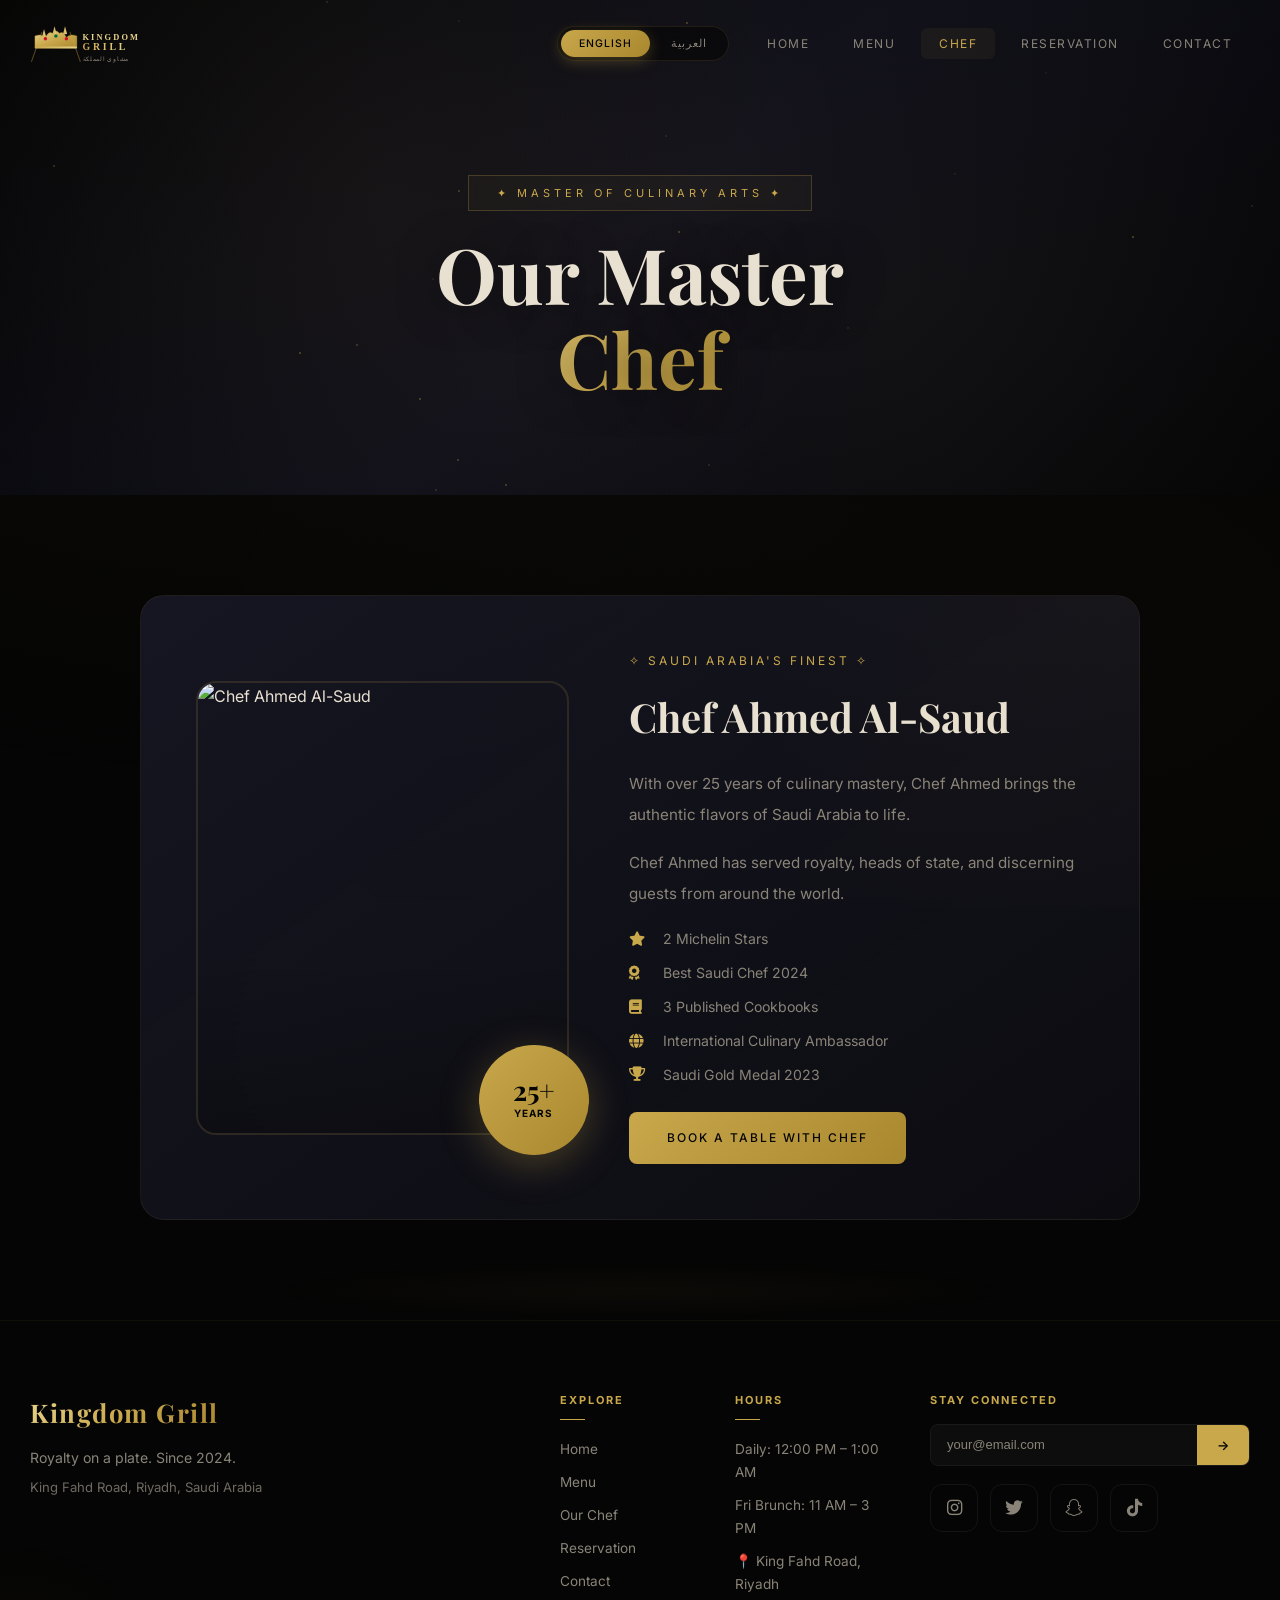
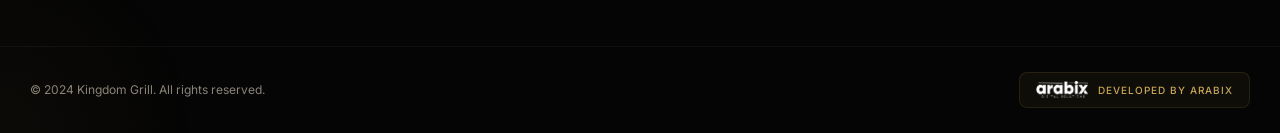
==== commit a7ec50c0: "🐛 Fix: Lang toggle inside navbar (desktop), below navbar (mobile)" ====
--- a/pages/chef.html
+++ b/pages/chef.html
@@ -49,8 +49,8 @@
 
   <div id="footer-placeholder"></div>
 
-  <script src="../js/components.js"></script>
-  <script src="../js/main.js"></script>
+  <script src="../js/components.js?v=1784943514"></script>
+  <script src="../js/main.js?v=1784943514"></script>
   <script>
     document.addEventListener('DOMContentLoaded', () => initSharedComponents('chef'));
   </script>
--- a/css/style.css
+++ b/css/style.css
@@ -59,17 +59,36 @@
    LANGUAGE TOGGLE
    ===================================================== */
 .lang-toggle {
-  position: fixed;
-  top: 24px;
-  right: 24px;
-  z-index: 10000;
   display: flex;
   gap: 3px;
-  background: rgba(5,5,5,0.85);
-  backdrop-filter: blur(24px);
-  border: 1px solid rgba(201,168,76,0.15);
+  background: rgba(5,5,5,0.6);
+  backdrop-filter: blur(20px);
+  border: 1px solid rgba(201,168,76,0.12);
   border-radius: 100px;
   padding: 3px;
+  margin-left: auto;
+}
+
+/* On desktop: lang toggle inside navbar */
+@media (min-width: 769px) {
+  .nav-container {
+    display: flex;
+    align-items: center;
+    gap: 20px;
+  }
+  .lang-toggle {
+    position: static;
+  }
+}
+
+/* On mobile: fixed position below navbar */
+@media (max-width: 768px) {
+  .lang-toggle {
+    position: fixed;
+    top: 75px;
+    right: 15px;
+    z-index: 9999;
+  }
 }
 .lang-btn {
   padding: 7px 18px;
@@ -1053,3 +1072,44 @@
   .hero-actions { flex-direction: column; align-items: center; }
   .lang-toggle { top: 70px; right: 15px; }
 }
+
+/* --- Logo --- */
+.logo img { transition: var(--transition); }
+.logo:hover img { transform: scale(1.03); opacity: 0.95; }
+
+/* --- Menu Card with Image --- */
+.menu-card-img {
+  position: relative;
+  overflow: hidden;
+}
+.menu-card-img::after {
+  content: '';
+  position: absolute;
+  inset: 0;
+  background: linear-gradient(to top, rgba(5,5,5,0.5), transparent 50%);
+  opacity: 0;
+  transition: var(--transition);
+}
+.menu-card:hover .menu-card-img::after { opacity: 1; }
+.menu-card:hover .menu-card-img { transform: scale(1.02); }
+.menu-card-img { transition: var(--transition); }
+
+/* --- Hero Logo Animation --- */
+.hero-logo {
+  animation: fadeInUp 0.8s ease;
+}
+.hero-logo img {
+  filter: drop-shadow(0 0 30px rgba(201,168,76,0.15));
+}
+
+/* --- Footer Logo --- */
+.footer .logo-text {
+  font-size: 1.6rem;
+  font-family: var(--font-display);
+  font-weight: 700;
+  background: linear-gradient(135deg, var(--gold-light), var(--gold), var(--gold-dark));
+  -webkit-background-clip: text;
+  -webkit-text-fill-color: transparent;
+  background-clip: text;
+  letter-spacing: 1.5px;
+}
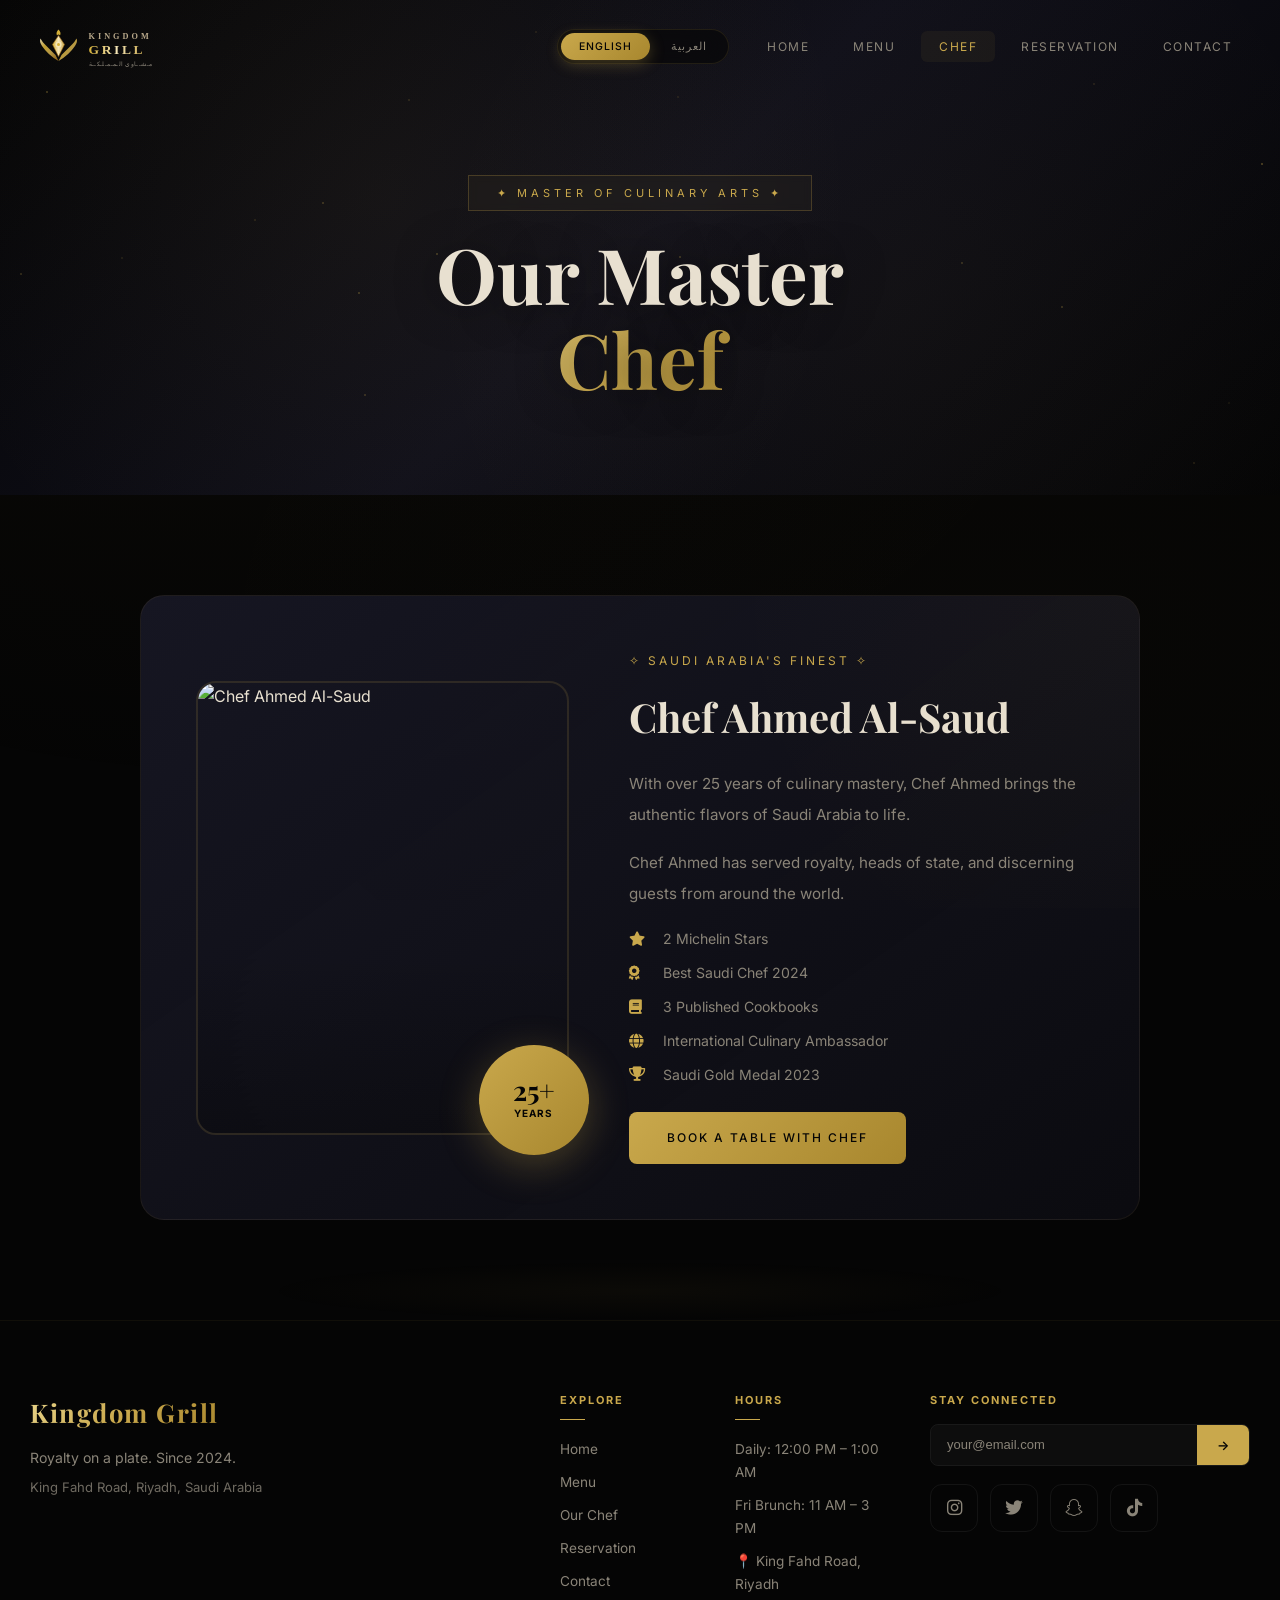
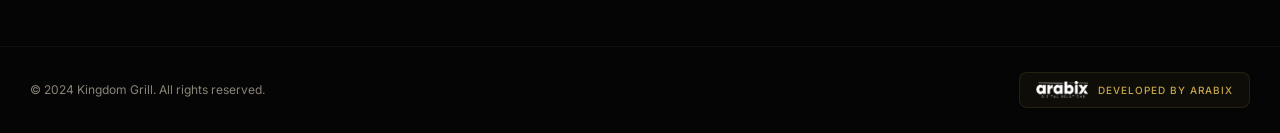
==== commit d41a6c0f: "✨ Premium professional logo - diamond + palm + gold - Replaced cartoony crown with elegant diamond/p" ====
--- a/pages/chef.html
+++ b/pages/chef.html
@@ -49,8 +49,8 @@
 
   <div id="footer-placeholder"></div>
 
-  <script src="../js/components.js?v=1784943514"></script>
-  <script src="../js/main.js?v=1784943514"></script>
+  <script src="../js/components.js?v=1784943920?v=1784943514"></script>
+  <script src="../js/main.js?v=1784943920?v=1784943514"></script>
   <script>
     document.addEventListener('DOMContentLoaded', () => initSharedComponents('chef'));
   </script>
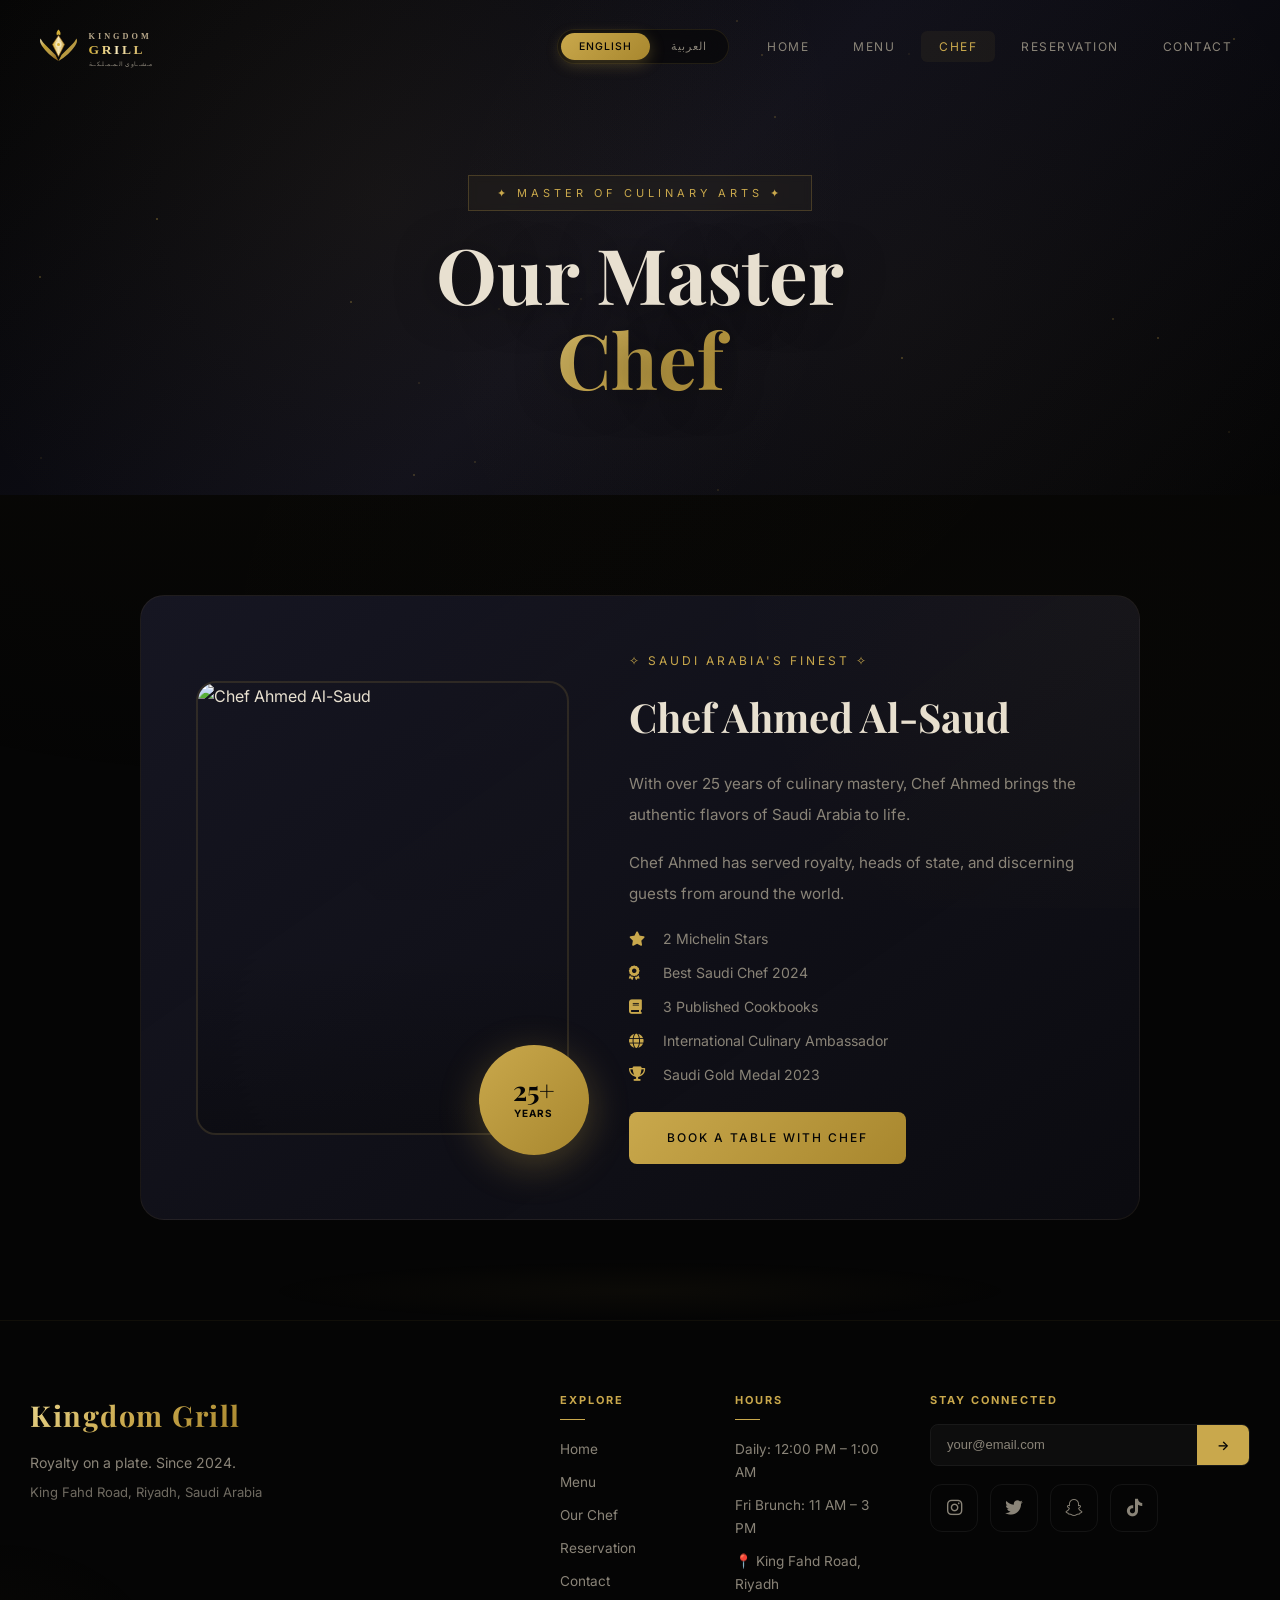
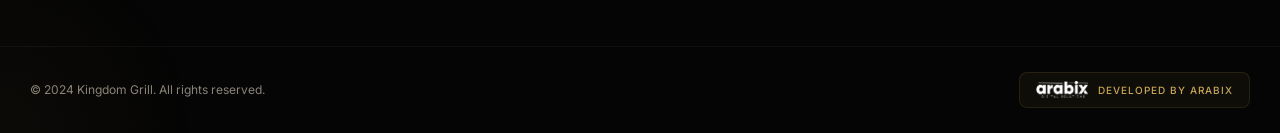
==== commit 144efbb5: "🎯 Fix: Remove duplicate logo from hero section - Hero section logo removed (navbar already has it) -" ====
--- a/pages/chef.html
+++ b/pages/chef.html
@@ -49,8 +49,8 @@
 
   <div id="footer-placeholder"></div>
 
-  <script src="../js/components.js?v=1784943920?v=1784943514"></script>
-  <script src="../js/main.js?v=1784943920?v=1784943514"></script>
+  <script src="../js/components.js?v=1784945036?v=1784943920?v=1784943514"></script>
+  <script src="../js/main.js?v=1784945036?v=1784943920?v=1784943514"></script>
   <script>
     document.addEventListener('DOMContentLoaded', () => initSharedComponents('chef'));
   </script>
--- a/css/style.css
+++ b/css/style.css
@@ -1095,11 +1095,8 @@
 .menu-card-img { transition: var(--transition); }
 
 /* --- Hero Logo Animation --- */
-.hero-logo {
   animation: fadeInUp 0.8s ease;
 }
-.hero-logo img {
-  filter: drop-shadow(0 0 30px rgba(201,168,76,0.15));
 }
 
 /* --- Footer Logo --- */
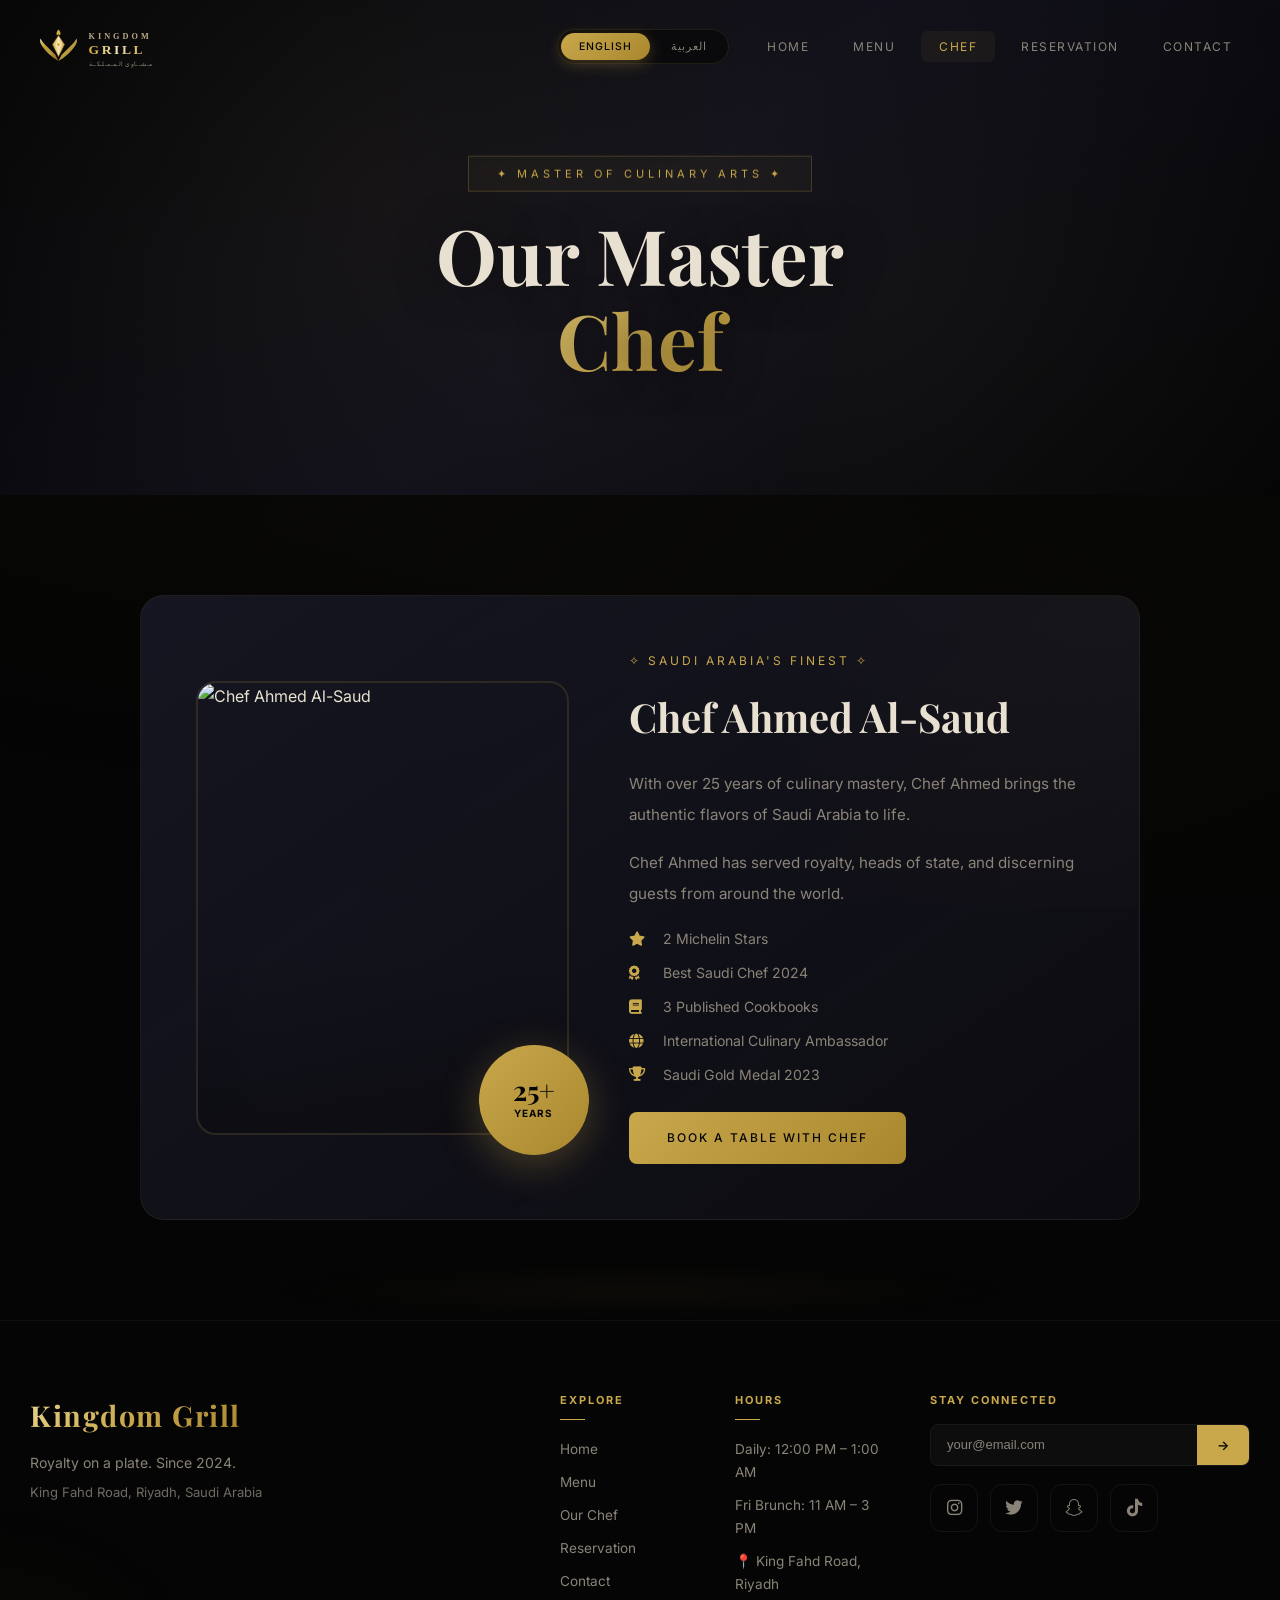
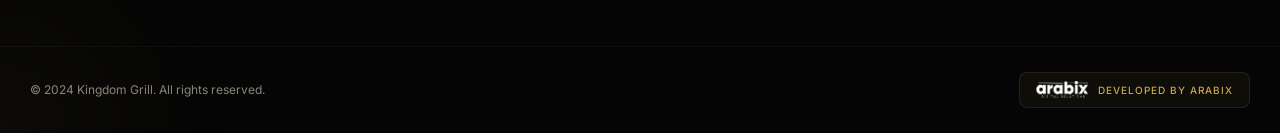
==== commit 1dbc9df9: "✨ Major upgrade: 3D scene redesigned + full site scroll animations - 3D hero redesigned: elegant gol" ====
--- a/pages/chef.html
+++ b/pages/chef.html
@@ -49,8 +49,8 @@
 
   <div id="footer-placeholder"></div>
 
-  <script src="../js/components.js?v=1784945036?v=1784943920?v=1784943514"></script>
-  <script src="../js/main.js?v=1784945036?v=1784943920?v=1784943514"></script>
+  <script src="../js/components.js?v=1784947353?v=1784943920?v=1784943514"></script>
+  <script src="../js/main.js?v=1784947353?v=1784943920?v=1784943514"></script>
   <script>
     document.addEventListener('DOMContentLoaded', () => initSharedComponents('chef'));
   </script>
--- a/css/style.css
+++ b/css/style.css
@@ -1110,3 +1110,109 @@
   background-clip: text;
   letter-spacing: 1.5px;
 }
+
+/* =====================================================
+   SECTION REVEAL & ENTRY ANIMATIONS
+   ===================================================== */
+.section {
+  position: relative;
+  z-index: 1;
+}
+
+/* Section entry border glow */
+.section::before {
+  content: '';
+  position: absolute;
+  top: 0;
+  left: 10%;
+  right: 10%;
+  height: 1px;
+  background: linear-gradient(90deg, transparent, var(--gold), transparent);
+  opacity: 0.3;
+}
+
+/* Section header reveal animation */
+.section-header {
+  text-align: center;
+  margin-bottom: 60px;
+}
+
+.section-header .section-tag {
+  display: inline-block;
+  font-size: 10px;
+  letter-spacing: 4px;
+  text-transform: uppercase;
+  color: var(--gold);
+  margin-bottom: 16px;
+  border: 1px solid rgba(201,168,76,0.12);
+  padding: 6px 24px;
+  border-radius: 100px;
+  background: rgba(201,168,76,0.03);
+}
+
+/* Hover glow on all cards */
+.menu-card:hover,
+.testimonial-card:hover,
+.feature-card:hover,
+.info-card:hover {
+  border-color: rgba(201,168,76,0.3) !important;
+  box-shadow: 0 0 40px rgba(201,168,76,0.06), 0 10px 40px rgba(0,0,0,0.3) !important;
+  transform: translateY(-6px) !important;
+}
+
+/* Gold shimmer on section titles */
+.section-title.accent {
+  background: linear-gradient(135deg, var(--gold-light), var(--gold), var(--gold-dark));
+  -webkit-background-clip: text;
+  -webkit-text-fill-color: transparent;
+  background-clip: text;
+  animation: shimmerTitle 4s ease-in-out infinite;
+  background-size: 200% 200%;
+}
+
+@keyframes shimmerTitle {
+  0%, 100% { background-position: 0% 50%; }
+  50% { background-position: 100% 50%; }
+}
+
+/* Button animations */
+.btn-primary, .btn-secondary {
+  transition: all 0.4s cubic-bezier(0.16, 1, 0.3, 1);
+  position: relative;
+  overflow: hidden;
+}
+
+.btn-primary::after, .btn-secondary::after {
+  content: '';
+  position: absolute;
+  inset: 0;
+  background: linear-gradient(135deg, rgba(255,255,255,0.1), transparent);
+  opacity: 0;
+  transition: opacity 0.4s ease;
+}
+
+.btn-primary:hover::after, .btn-secondary:hover::after {
+  opacity: 1;
+}
+
+/* Counter section background animation */
+.counter-section {
+  background-size: 100% 100%;
+  transition: background-position 0.1s ease;
+}
+
+/* Page hero entrance */
+.page-hero-content {
+  transition: transform 0.8s cubic-bezier(0.16, 1, 0.3, 1), opacity 0.8s ease;
+}
+
+/* Gallery hover zoom */
+.gallery-item {
+  transition: all 0.6s cubic-bezier(0.16, 1, 0.3, 1);
+  overflow: hidden;
+}
+.gallery-item:hover {
+  transform: scale(1.03);
+  box-shadow: 0 0 50px rgba(201,168,76,0.1);
+}
+
